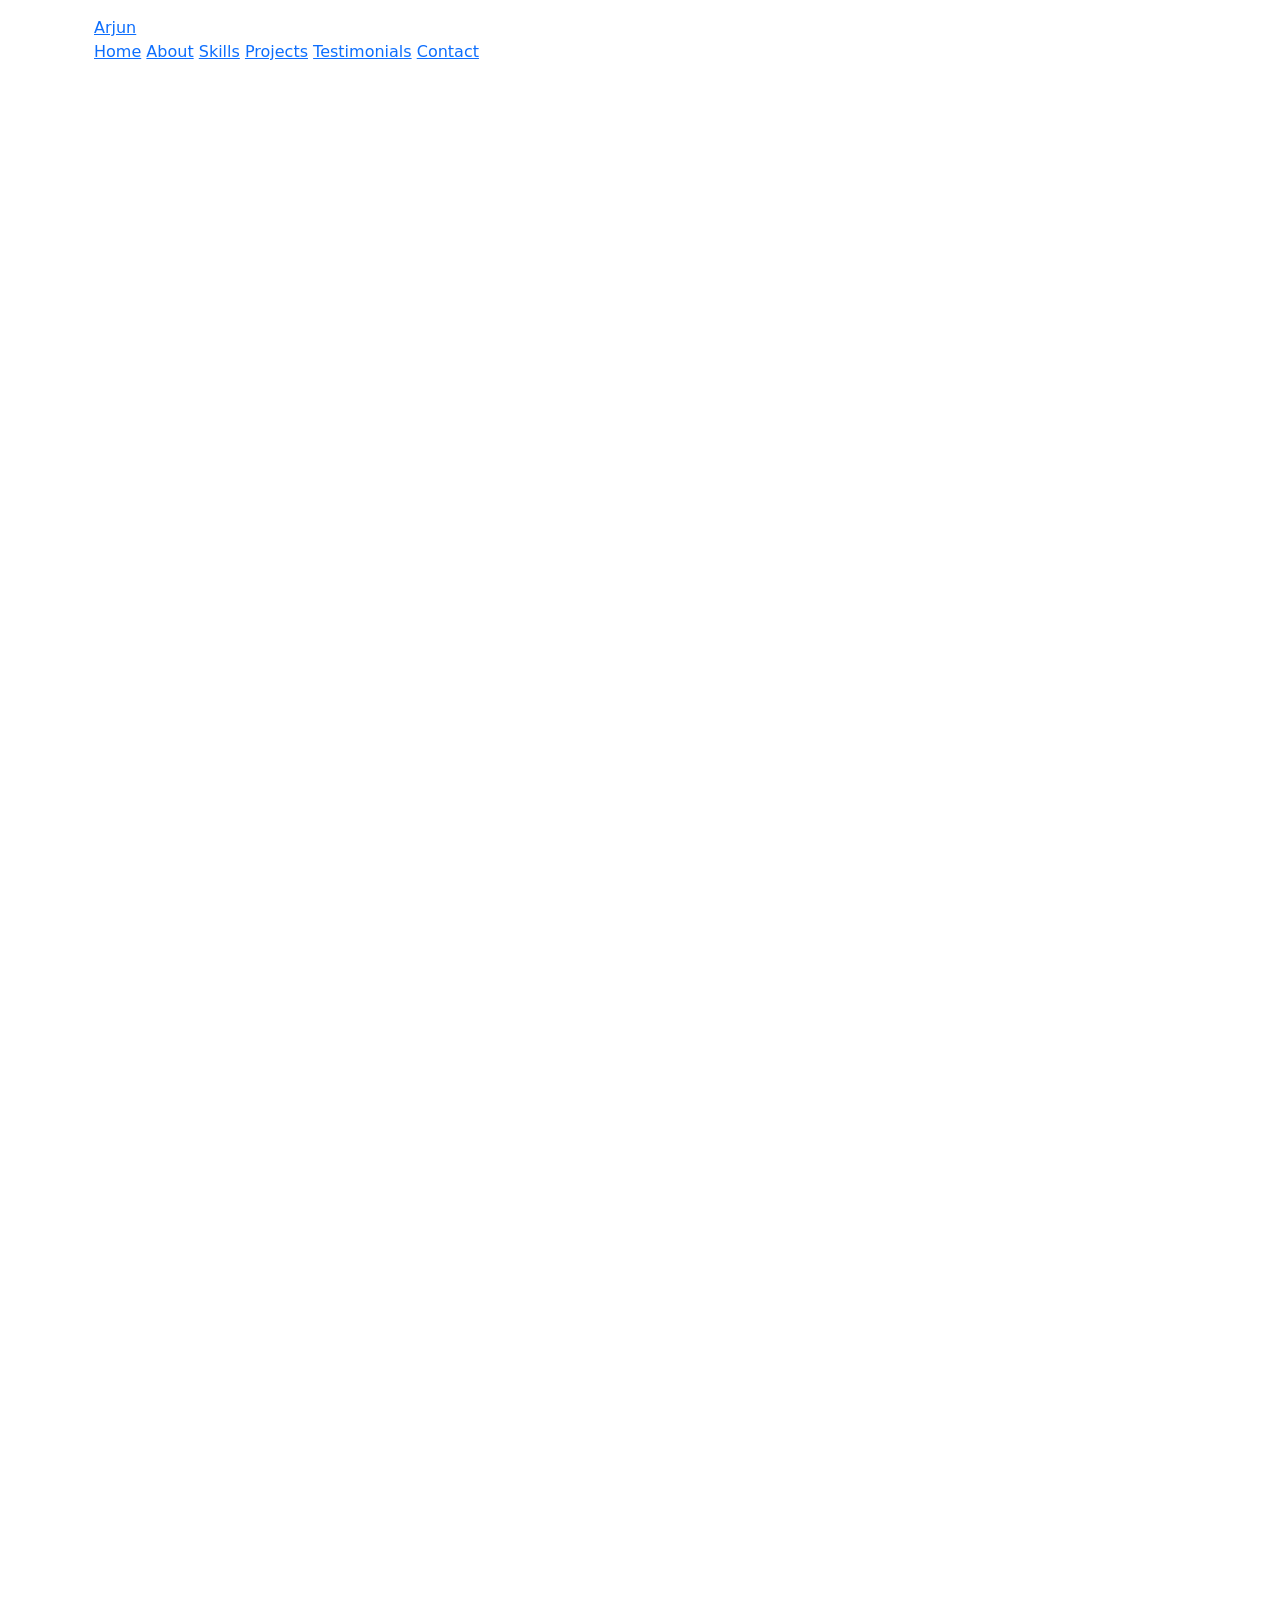
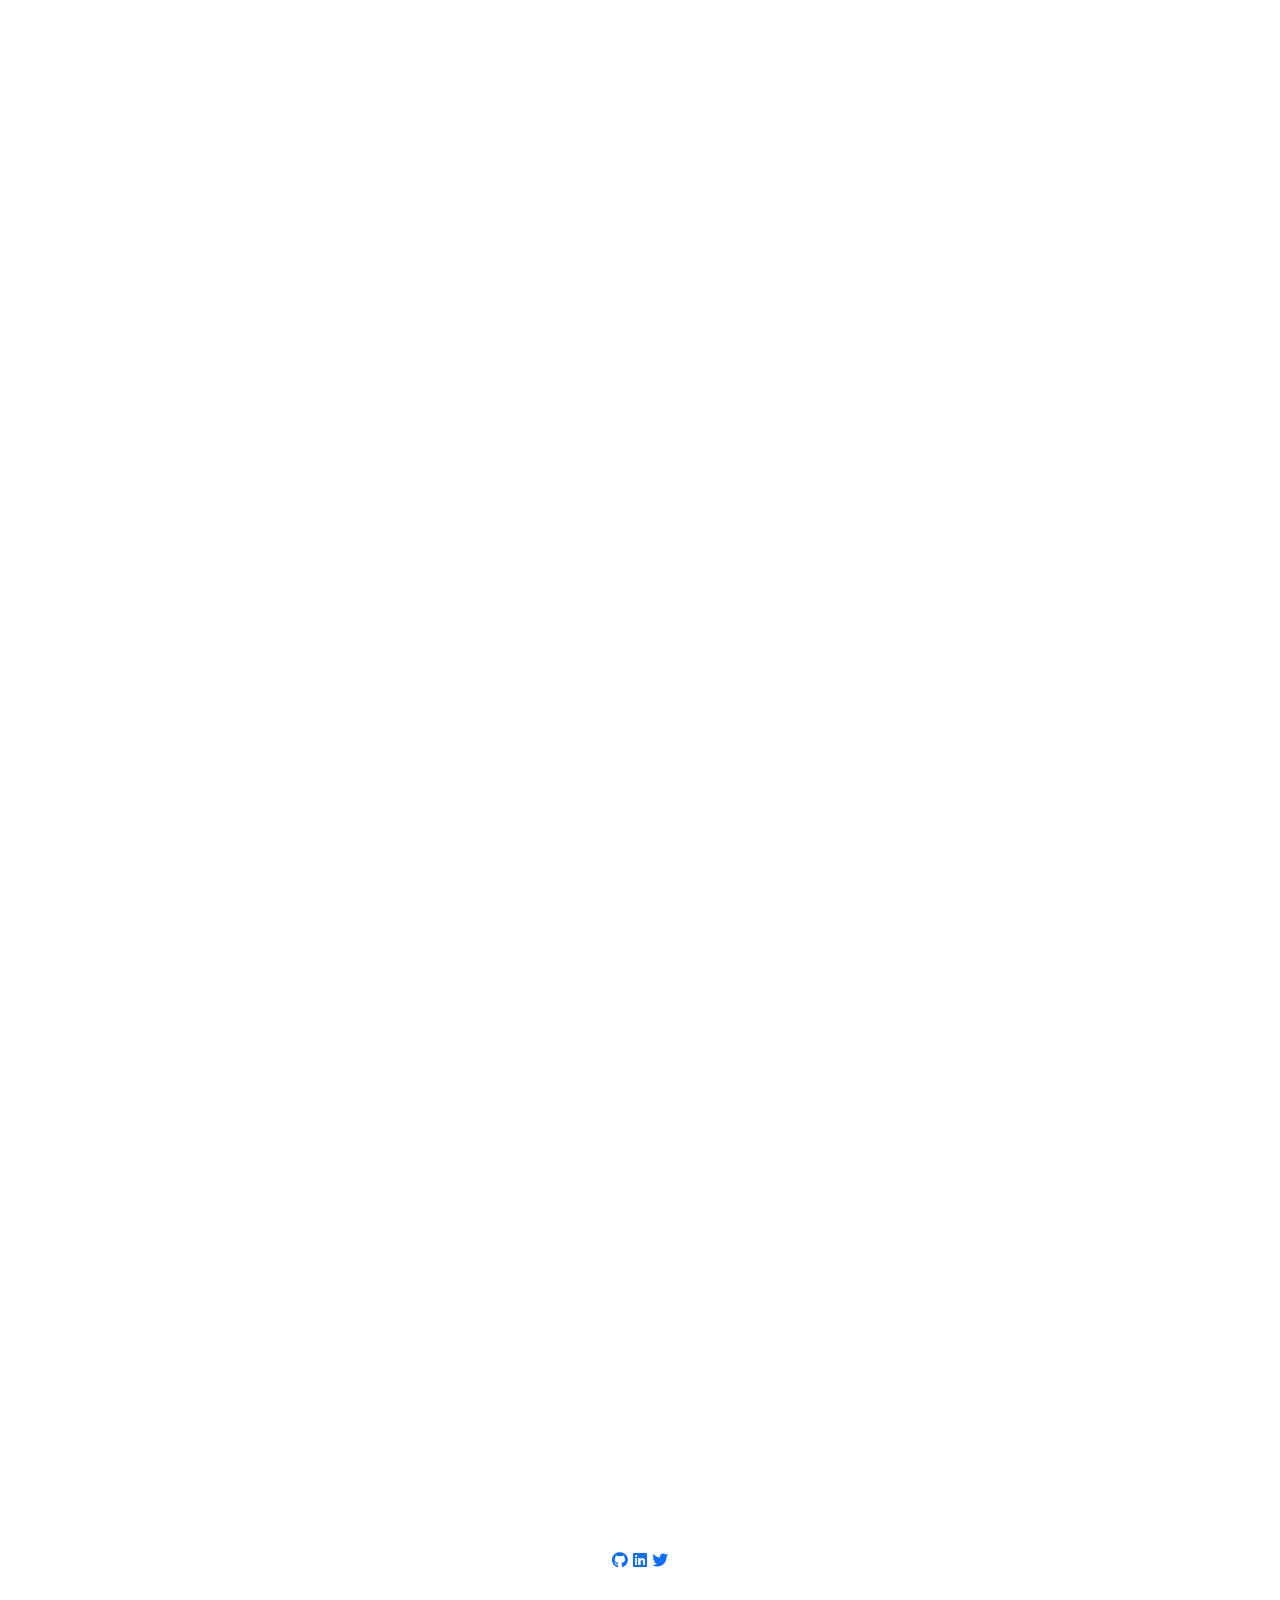
==== index.html @ c672f793 "Add files via upload" ====
<!DOCTYPE html>
<html lang="en">
<head>
    <meta charset="UTF-8">
    <meta name="viewport" content="width=device-width, initial-scale=1.0">
    <title>Arjun - Frontend Developer</title>
    <!-- Tailwind CSS -->
    <script src="https://cdn.tailwindcss.com"></script>
    <!-- Bootstrap CSS -->
    <link href="https://cdn.jsdelivr.net/npm/bootstrap@5.3.2/dist/css/bootstrap.min.css" rel="stylesheet">
    <!-- AOS Animation -->
    <link href="https://unpkg.com/aos@2.3.1/dist/aos.css" rel="stylesheet">
    <!-- Custom CSS -->
    <link rel="stylesheet" href="style.css">
    <link rel="stylesheet" href="loading.css">
    <!-- Font Awesome -->
    <link rel="stylesheet" href="https://cdnjs.cloudflare.com/ajax/libs/font-awesome/6.5.1/css/all.min.css">
</head>
<body class="bg-gradient-to-r from-gray-900 to-gray-800 text-white">
    <!-- Loading Screen -->
    <div class="loading-screen">
        <div class="loading-animation"></div>
    </div>

    <!-- Particle Background -->
    <div id="particles-js" class="fixed inset-0 pointer-events-none"></div>
    <!-- Navbar -->
    <nav class="fixed w-full z-50 bg-opacity-90 bg-gray-900 backdrop-blur-md">
        <div class="container mx-auto px-4 py-3">
            <div class="flex justify-between items-center">
                <a href="#" class="text-2xl font-bold text-transparent bg-clip-text bg-gradient-to-r from-blue-400 to-purple-500">
                    Arjun
                </a>
                <div class="hidden md:flex space-x-8">
                    <a href="#home" class="hover:text-blue-400 transition-colors">Home</a>
                    <a href="#about" class="hover:text-blue-400 transition-colors">About</a>
                    <a href="#skills" class="hover:text-blue-400 transition-colors">Skills</a>
                    <a href="#projects" class="hover:text-blue-400 transition-colors">Projects</a>
                    <a href="#testimonials" class="hover:text-blue-400 transition-colors">Testimonials</a>
                    <a href="#contact" class="hover:text-blue-400 transition-colors">Contact</a>
                </div>
            </div>
        </div>
    </nav>

    <!-- Hero Section -->
    <section id="home" class="min-h-screen flex items-center justify-center relative overflow-hidden">
        <div class="absolute inset-0 bg-gradient-to-b from-blue-500/10 to-purple-500/10"></div>
        <div class="container mx-auto px-4 text-center relative" data-aos="fade-up">
            <h1 class="text-5xl md:text-7xl font-bold mb-6">
                Hi, I'm <span class="text-transparent bg-clip-text bg-gradient-to-r from-blue-400 to-purple-500">Arjun</span>
            </h1>
            <div class="text-3xl md:text-4xl font-light mb-8">
                I'm a <span id="typing-text" class="text-blue-400"></span>
            </div>
            <div class="flex justify-center gap-4">
                <a href="#contact" class="px-8 py-3 bg-blue-500 hover:bg-blue-600 rounded-full transition-all transform hover:scale-105">
                    Contact Me
                </a>
                <a href="#projects" class="px-8 py-3 border border-blue-400 hover:bg-blue-400/20 rounded-full transition-all transform hover:scale-105">
                    View Work
                </a>
            </div>
        </div>
    </section>

    <!-- About Section -->
    <section id="about" class="py-20 bg-gray-800">
        <div class="container mx-auto px-4">
            <h2 class="text-4xl font-bold text-center mb-16" data-aos="fade-up">About Me</h2>
            <div class="grid md:grid-cols-2 gap-12 items-center">
                <div class="space-y-6" data-aos="fade-right">
                    <p class="text-lg text-gray-300">
                        I'm a passionate Frontend Developer with a strong foundation in DSA and problem-solving. 
                        With 3+ years of experience in web development, I create engaging and responsive web applications 
                        that deliver exceptional user experiences.
                    </p>
                    <div class="grid grid-cols-2 gap-4 text-center">
                        <div class="p-4 bg-gray-700 rounded-lg">
                            <h3 class="text-3xl font-bold text-blue-400">3+</h3>
                            <p>Years Experience</p>
                        </div>
                        <div class="p-4 bg-gray-700 rounded-lg">
                            <h3 class="text-3xl font-bold text-blue-400">50+</h3>
                            <p>Projects Completed</p>
                        </div>
                    </div>
                </div>
                <div class="relative" data-aos="fade-left">
                    <div class="w-full h-[400px] bg-gradient-to-r from-blue-500 to-purple-500 rounded-2xl transform hover:scale-105 transition-transform duration-300">
                        <!-- Add your image here -->
                        <img src="your-image.jpg" alt="Profile" class="w-full h-full object-cover rounded-2xl">
                    </div>
                </div>
            </div>
        </div>
    </section>

    <!-- Skills Section -->
    <section id="skills" class="py-20 bg-gray-900">
        <div class="container mx-auto px-4">
            <h2 class="text-4xl font-bold text-center mb-16" data-aos="fade-up">My Skills</h2>
            <div class="grid grid-cols-2 md:grid-cols-4 gap-8">
                <div class="p-6 bg-gray-800 rounded-xl text-center" data-aos="zoom-in">
                    <i class="fab fa-html5 text-5xl text-orange-500 mb-4"></i>
                    <h3 class="text-xl font-semibold">HTML5</h3>
                </div>
                <div class="p-6 bg-gray-800 rounded-xl text-center" data-aos="zoom-in" data-aos-delay="100">
                    <i class="fab fa-css3-alt text-5xl text-blue-500 mb-4"></i>
                    <h3 class="text-xl font-semibold">CSS3</h3>
                </div>
                <div class="p-6 bg-gray-800 rounded-xl text-center" data-aos="zoom-in" data-aos-delay="200">
                    <i class="fab fa-js text-5xl text-yellow-400 mb-4"></i>
                    <h3 class="text-xl font-semibold">JavaScript</h3>
                </div>
                <div class="p-6 bg-gray-800 rounded-xl text-center" data-aos="zoom-in" data-aos-delay="300">
                    <i class="fab fa-react text-5xl text-blue-400 mb-4"></i>
                    <h3 class="text-xl font-semibold">React</h3>
                </div>
            </div>
        </div>
    </section>

    <!-- Projects Section -->
    <section id="projects" class="py-20 bg-gray-900">
        <div class="container mx-auto px-4">
            <h2 class="text-4xl font-bold text-center mb-16" data-aos="fade-up">Featured Projects</h2>
            <div class="grid md:grid-cols-2 gap-8">
                <!-- Essence of Uttarakhand Project -->
                <div class="bg-gray-800 rounded-xl overflow-hidden shadow-2xl transform hover:scale-105 transition-all duration-300" data-aos="fade-up">
                    <div class="relative group">
                        <div class="overflow-hidden h-[400px]">
                            <img src="Images/Essence of Uttrakhand.PNG" alt="Essence of Uttarakhand Homepage" 
                                class="w-full h-full object-contain transform group-hover:scale-110 transition-transform duration-500">
                        </div>
                        <div class="absolute inset-0 bg-gradient-to-t from-black/70 to-transparent opacity-0 group-hover:opacity-100 transition-opacity duration-300 flex items-end">
                            <div class="p-4">
                                <h4 class="text-white text-xl font-bold">Homepage View</h4>
                                <p class="text-gray-300">Main landing page showcasing Uttarakhand's beauty</p>
                            </div>
                        </div>
                    </div>
                    <div class="p-6">
                        <h3 class="text-2xl font-bold mb-3 text-transparent bg-clip-text bg-gradient-to-r from-blue-400 to-purple-500">
                            Essence of Uttarakhand
                        </h3>
                        <p class="text-gray-300 mb-4">
                            A comprehensive travel website showcasing the beauty and culture of Uttarakhand. Features interactive maps, 
                            destination guides, and cultural insights about this Himalayan state.
                        </p>
                        <div class="flex flex-wrap gap-2 mb-4">
                            <span class="px-3 py-1 bg-blue-500/20 text-blue-400 rounded-full text-sm">HTML5</span>
                            <span class="px-3 py-1 bg-blue-500/20 text-blue-400 rounded-full text-sm">CSS3</span>
                            <span class="px-3 py-1 bg-blue-500/20 text-blue-400 rounded-full text-sm">JavaScript</span>
                            <span class="px-3 py-1 bg-blue-500/20 text-blue-400 rounded-full text-sm">Responsive Design</span>
                        </div>
                        <div class="flex gap-4">
                            <a href="https://github.com/arjunsingh27/Essence-of-Uttrakhand" target="_blank" class="text-blue-400 hover:text-blue-300 transition-colors">
                                <i class="fab fa-github mr-2"></i>View Code
                            </a>
                            <a href="https://arjunsingh27.github.io/Essence-of-Uttrakhand/" target="_blank" class="text-blue-400 hover:text-blue-300 transition-colors">
                                <i class="fas fa-external-link-alt mr-2"></i>Live Demo
                            </a>
                        </div>
                    </div>
                </div>

                <!-- Second Essence of Uttarakhand Image -->
                <div class="bg-gray-800 rounded-xl overflow-hidden shadow-2xl transform hover:scale-105 transition-all duration-300" data-aos="fade-up" data-aos-delay="100">
                    <div class="relative group">
                        <div class="overflow-hidden h-[400px]">
                            <img src="Images/Essence of Uttrakhand 2.PNG" alt="Essence of Uttarakhand Features" 
                                class="w-full h-full object-contain transform group-hover:scale-110 transition-transform duration-500">
                        </div>
                        <div class="absolute inset-0 bg-gradient-to-t from-black/70 to-transparent opacity-0 group-hover:opacity-100 transition-opacity duration-300 flex items-end">
                            <div class="p-4">
                                <h4 class="text-white text-xl font-bold">Destinations Page</h4>
                                <p class="text-gray-300">Interactive guide to Uttarakhand's top destinations</p>
                            </div>
                        </div>
                    </div>
                    <div class="p-6">
                        <h3 class="text-2xl font-bold mb-3 text-transparent bg-clip-text bg-gradient-to-r from-blue-400 to-purple-500">
                            Project Features
                        </h3>
                        <p class="text-gray-300 mb-4">
                            Key features include:
                            • Interactive destination maps
                            • Cultural heritage guides
                            • Local cuisine exploration
                            • Travel planning tools
                            • Weather updates
                        </p>
                        <div class="flex flex-wrap gap-2 mb-4">
                            <span class="px-3 py-1 bg-blue-500/20 text-blue-400 rounded-full text-sm">UI/UX Design</span>
                            <span class="px-3 py-1 bg-blue-500/20 text-blue-400 rounded-full text-sm">Interactive Maps</span>
                            <span class="px-3 py-1 bg-blue-500/20 text-blue-400 rounded-full text-sm">Weather API</span>
                        </div>
                        <div class="mt-4 text-gray-400">
                            <p><i class="fas fa-users mr-2"></i>Solo Project</p>
                            <p><i class="fas fa-calendar mr-2"></i>Completed in 2024</p>
                        </div>
                    </div>
                </div>

                <!-- Swadhist Junction Project -->
                <div class="bg-gray-800 rounded-xl overflow-hidden shadow-2xl transform hover:scale-105 transition-all duration-300" data-aos="fade-up">
                    <div class="relative group">
                        <div class="overflow-hidden h-[400px]">
                            <img src="Images/Swadhist Junction.PNG" alt="Swadhist Junction Homepage" 
                                class="w-full h-full object-contain transform group-hover:scale-110 transition-transform duration-500">
                        </div>
                        <div class="absolute inset-0 bg-gradient-to-t from-black/70 to-transparent opacity-0 group-hover:opacity-100 transition-opacity duration-300 flex items-end">
                            <div class="p-4">
                                <h4 class="text-white text-xl font-bold">Homepage View</h4>
                                <p class="text-gray-300">Modern food delivery platform interface</p>
                            </div>
                        </div>
                    </div>
                    <div class="p-6">
                        <h3 class="text-2xl font-bold mb-3 text-transparent bg-clip-text bg-gradient-to-r from-blue-400 to-purple-500">
                            Swadhist Junction
                        </h3>
                        <p class="text-gray-300 mb-4">
                            A modern food delivery platform featuring an intuitive interface for ordering delicious meals. 
                            Includes real-time order tracking, diverse menu options, and seamless payment integration.
                        </p>
                        <div class="flex flex-wrap gap-2 mb-4">
                            <span class="px-3 py-1 bg-blue-500/20 text-blue-400 rounded-full text-sm">HTML</span>
                            <span class="px-3 py-1 bg-blue-500/20 text-blue-400 rounded-full text-sm">CSS</span>
                            <span class="px-3 py-1 bg-blue-500/20 text-blue-400 rounded-full text-sm">JavaScript# Navigate to your portfolio folder
                            cd c:/Users/Arjun/CascadeProjects/portfolio-website
                            
                            # Initialize Git repository
                            git init
                            
                            # Add all files
                            git add .
                            
                            # Commit your changes
                            git commit -m "Initial commit"
                            
                            # Create main branch
                            git branch -M main
                            
                            # Add your GitHub repository as remote
                            git remote add origin https://github.com/arjunsingh27/portfolio-website.git
                            
                            # Push your code
                            git push -u origin main</span>
                        </div>
                        <div class="flex gap-4">
                            <a href="https://github.com/arjunsingh27" target="_blank" class="text-blue-400 hover:text-blue-300 transition-colors">
                                <i class="fab fa-github mr-2"></i>View Code
                            </a>
                            <a href="#" class="text-blue-400 hover:text-blue-300 transition-colors">
                                <i class="fas fa-external-link-alt mr-2"></i>Live Demo
                            </a>
                        </div>
                    </div>
                </div>

                <!-- Second Swadhist Junction Image -->
                <div class="bg-gray-800 rounded-xl overflow-hidden shadow-2xl transform hover:scale-105 transition-all duration-300" data-aos="fade-up" data-aos-delay="100">
                    <div class="relative group">
                        <div class="overflow-hidden h-[400px]">
                            <img src="Images/Swadhist Junction 2.PNG" alt="Swadhist Junction Features" 
                                class="w-full h-full object-contain transform group-hover:scale-110 transition-transform duration-500">
                        </div>
                        <div class="absolute inset-0 bg-gradient-to-t from-black/70 to-transparent opacity-0 group-hover:opacity-100 transition-opacity duration-300 flex items-end">
                            <div class="p-4">
                                <h4 class="text-white text-xl font-bold">Menu Interface</h4>
                                <p class="text-gray-300">Interactive food ordering system</p>
                            </div>
                        </div>
                    </div>
                    <div class="p-6">
                        <h3 class="text-2xl font-bold mb-3 text-transparent bg-clip-text bg-gradient-to-r from-blue-400 to-purple-500">
                            Project Features
                        </h3>
                        <p class="text-gray-300 mb-4">
                            Key features include:
                            • User authentication
                            • Restaurant dashboard
                            • Order management system
                        </p>
                        <div class="flex flex-wrap gap-2 mb-4">
                            <span class="px-3 py-1 bg-blue-500/20 text-blue-400 rounded-full text-sm">Redux</span>
                            <span class="px-3 py-1 bg-blue-500/20 text-blue-400 rounded-full text-sm">REST API</span>
                            <span class="px-3 py-1 bg-blue-500/20 text-blue-400 rounded-full text-sm">JWT Auth</span>
                        </div>
                        <div class="mt-4 text-gray-400">
                            <p><i class="fas fa-users mr-2"></i>Full Stack Project</p>
                            <p><i class="fas fa-calendar mr-2"></i>Completed in 2024</p>
                        </div>
                    </div>
                </div>
            </div>
        </div>
    </section>

    <!-- Testimonials Section -->
    <section id="testimonials" class="py-20 bg-gray-900">
        <div class="container mx-auto px-4">
            <h2 class="text-4xl font-bold text-center mb-16" data-aos="fade-up">Testimonials</h2>
            <div class="grid md:grid-cols-3 gap-8">
                <!-- Testimonial 1 -->
                <div class="p-6 bg-gray-800 rounded-xl" data-aos="fade-up">
                    <div class="flex items-center mb-4">
                        <img src="client1.jpg" alt="Client" class="w-12 h-12 rounded-full mr-4">
                        <div>
                            <h3 class="font-semibold">John Doe</h3>
                            <p class="text-gray-400">CEO, Tech Corp</p>
                        </div>
                    </div>
                    <p class="text-gray-300">
                        "Arjun is an exceptional developer. His attention to detail and problem-solving skills are impressive."
                    </p>
                </div>
                <!-- Add more testimonials -->
            </div>
        </div>
    </section>

    <!-- Contact Section -->
    <section id="contact" class="py-20 bg-gray-800">
        <div class="container mx-auto px-4">
            <h2 class="text-4xl font-bold text-center mb-16" data-aos="fade-up">Get In Touch</h2>
            <div class="max-w-2xl mx-auto">
                <form action="https://api.web3forms.com/submit" method="POST" class="space-y-6" data-aos="fade-up">
                    <!-- Web3Forms Access Key -->
                    <input type="hidden" name="access_key" value="9eddc368-c586-4cdf-afea-5fa2e28b24c4">
                    
                    <!-- Name Input -->
                    <div class="form-group">
                        <label for="name" class="block text-sm font-medium mb-2">Your Name</label>
                        <input type="text" id="name" name="name" required
                            class="w-full px-4 py-3 rounded-lg bg-gray-700 border border-gray-600 text-white focus:outline-none focus:border-blue-500 transition-colors"
                            placeholder="John Doe">
                    </div>

                    <!-- Email Input -->
                    <div class="form-group">
                        <label for="email" class="block text-sm font-medium mb-2">Your Email</label>
                        <input type="email" id="email" name="email" required
                            class="w-full px-4 py-3 rounded-lg bg-gray-700 border border-gray-600 text-white focus:outline-none focus:border-blue-500 transition-colors"
                            placeholder="john@example.com">
                    </div>

                    <!-- Message Input -->
                    <div class="form-group">
                        <label for="message" class="block text-sm font-medium mb-2">Your Message</label>
                        <textarea id="message" name="message" rows="5" required
                            class="w-full px-4 py-3 rounded-lg bg-gray-700 border border-gray-600 text-white focus:outline-none focus:border-blue-500 transition-colors"
                            placeholder="Your message here..."></textarea>
                    </div>

                    <!-- Honeypot Spam Protection -->
                    <input type="checkbox" name="botcheck" class="hidden" style="display: none;">

                    <!-- Submit Button -->
                    <button type="submit"
                        class="w-full px-8 py-4 bg-gradient-to-r from-blue-500 to-blue-600 text-white rounded-lg hover:from-blue-600 hover:to-blue-700 focus:outline-none focus:ring-2 focus:ring-blue-500 focus:ring-offset-2 focus:ring-offset-gray-800 transition-all transform hover:scale-[1.02]">
                        Send Message
                    </button>
                </form>
            </div>
        </div>
    </section>

    <!-- Footer -->
    <footer class="py-8 bg-gray-900 text-center">
        <div class="container mx-auto px-4">
            <div class="flex justify-center space-x-6 mb-4">
                <a href="#" class="text-gray-400 hover:text-white"><i class="fab fa-github text-2xl"></i></a>
                <a href="#" class="text-gray-400 hover:text-white"><i class="fab fa-linkedin text-2xl"></i></a>
                <a href="#" class="text-gray-400 hover:text-white"><i class="fab fa-twitter text-2xl"></i></a>
            </div>
            <p class="text-gray-400"> 2024 Arjun. All rights reserved.</p>
        </div>
    </footer>

    <!-- Scripts -->
    <script src="https://unpkg.com/aos@2.3.1/dist/aos.js"></script>
    <script src="https://cdn.jsdelivr.net/npm/particles.js@2.0.0/particles.min.js"></script>
    <script src="https://cdn.jsdelivr.net/npm/typed.js@2.0.12"></script>
    <script src="https://cdn.jsdelivr.net/npm/bootstrap@5.3.2/dist/js/bootstrap.bundle.min.js"></script>
    <script src="script.js"></script>
</body>
</html>
---- loading.css ----
.loading-screen {
    position: fixed;
    top: 0;
    left: 0;
    width: 100%;
    height: 100%;
    background: #111827;
    display: flex;
    justify-content: center;
    align-items: center;
    z-index: 9999;
    transition: opacity 0.5s ease-out;
}

.loading-animation {
    width: 80px;
    height: 80px;
    border: 5px solid #3b82f6;
    border-radius: 50%;
    border-top-color: transparent;
    animation: spin 1s linear infinite;
}

@keyframes spin {
    to {
        transform: rotate(360deg);
    }
}
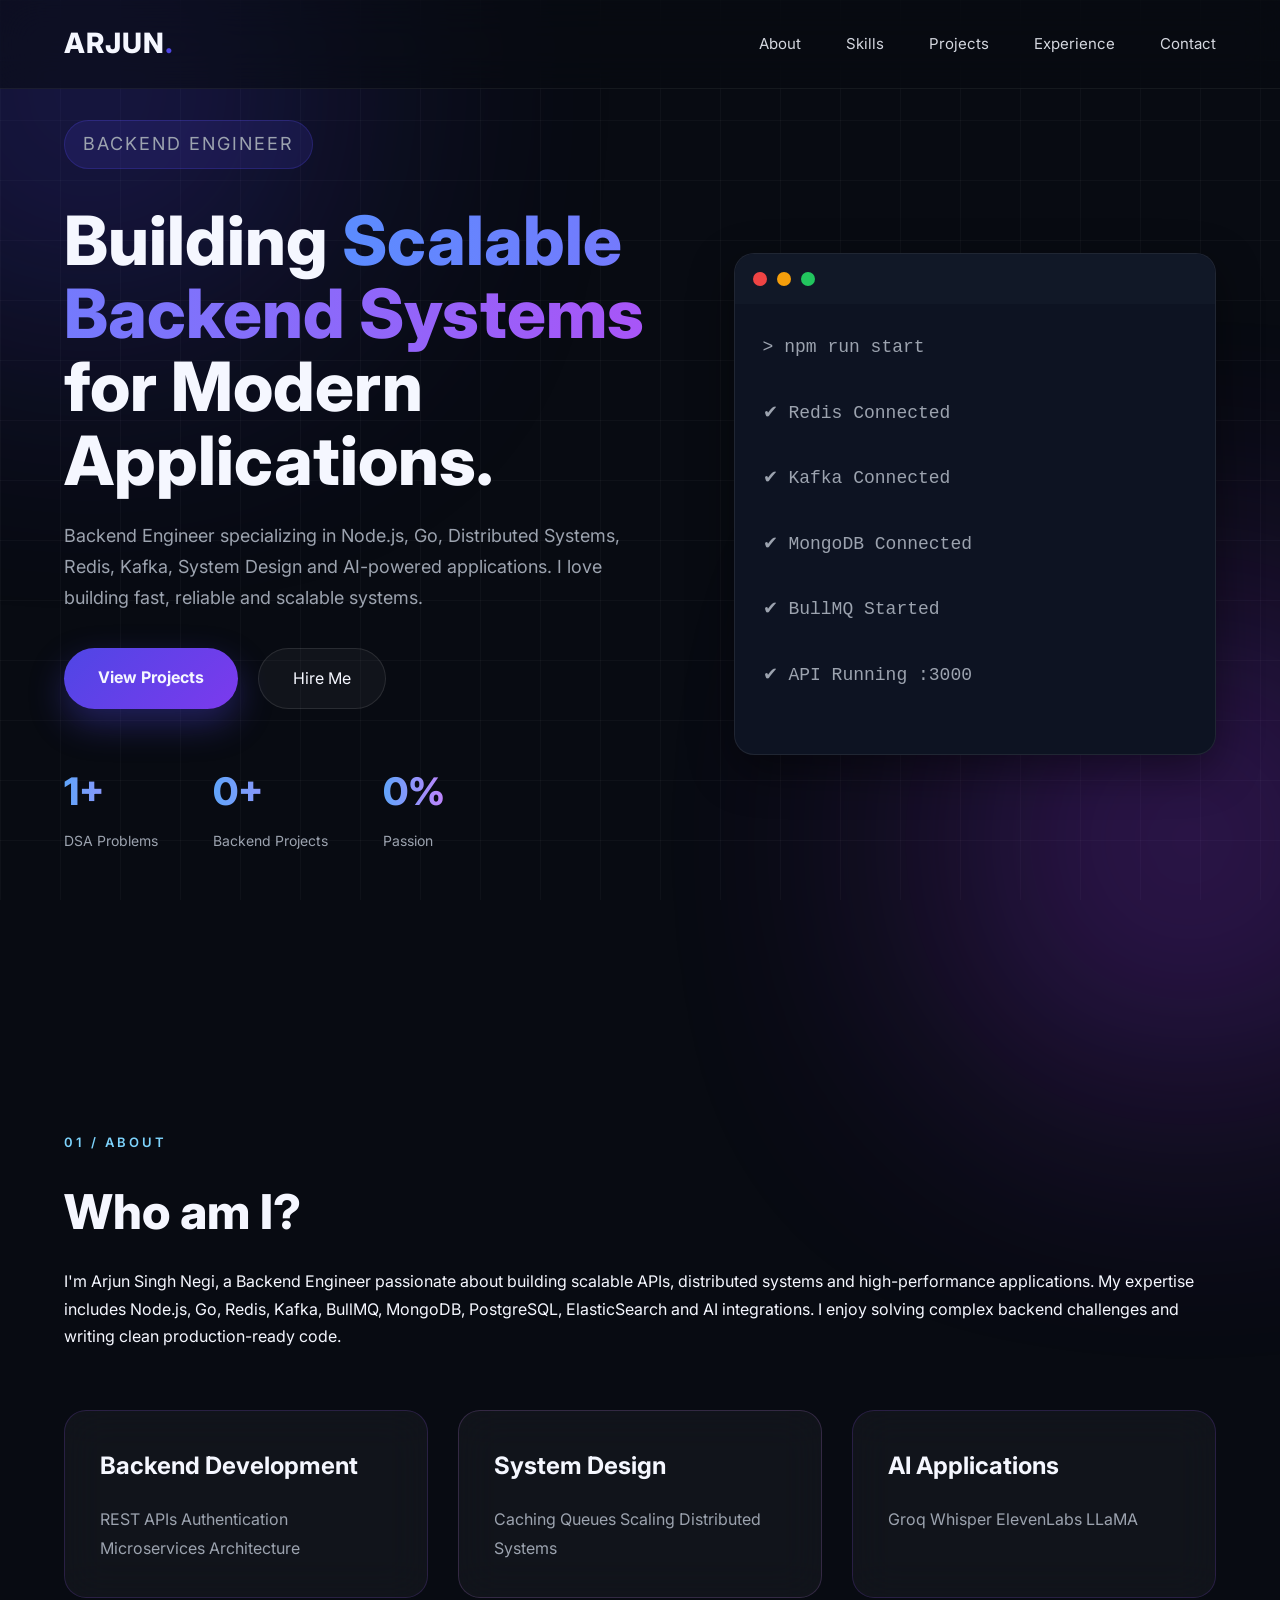
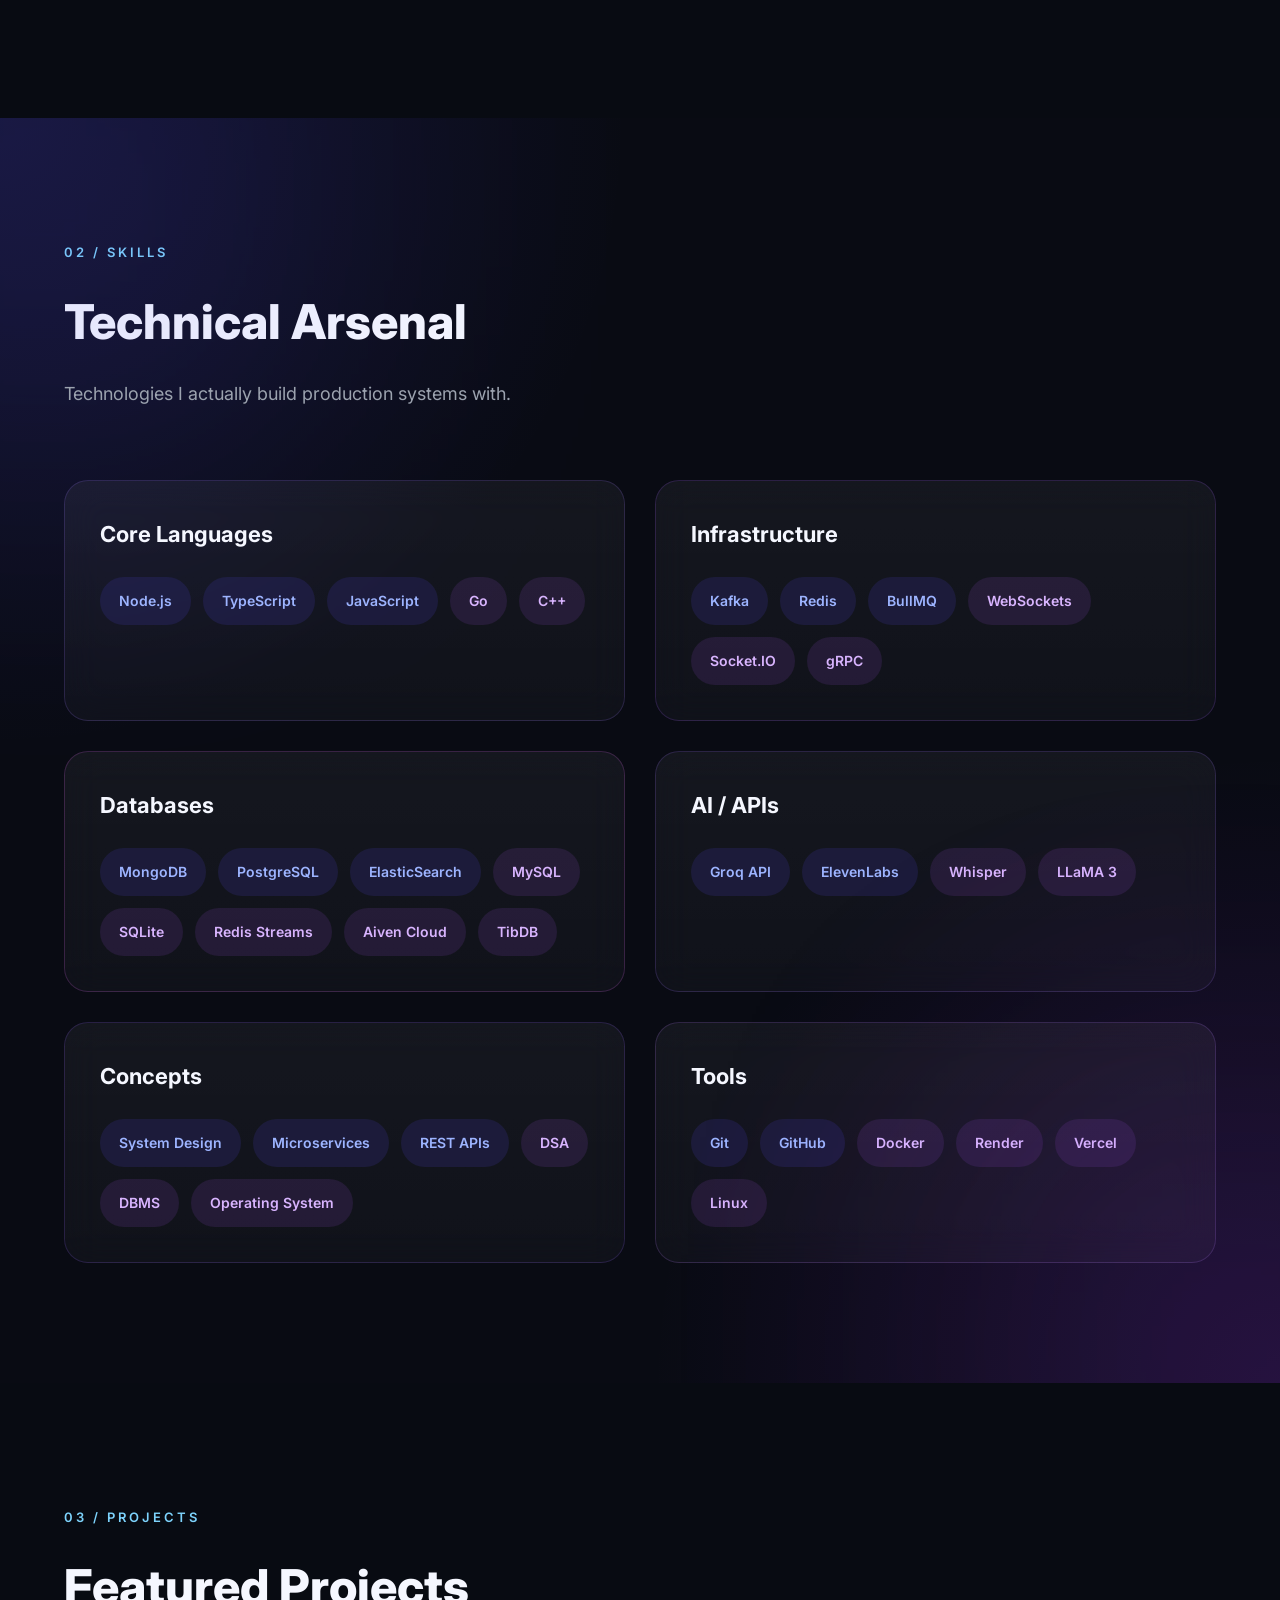
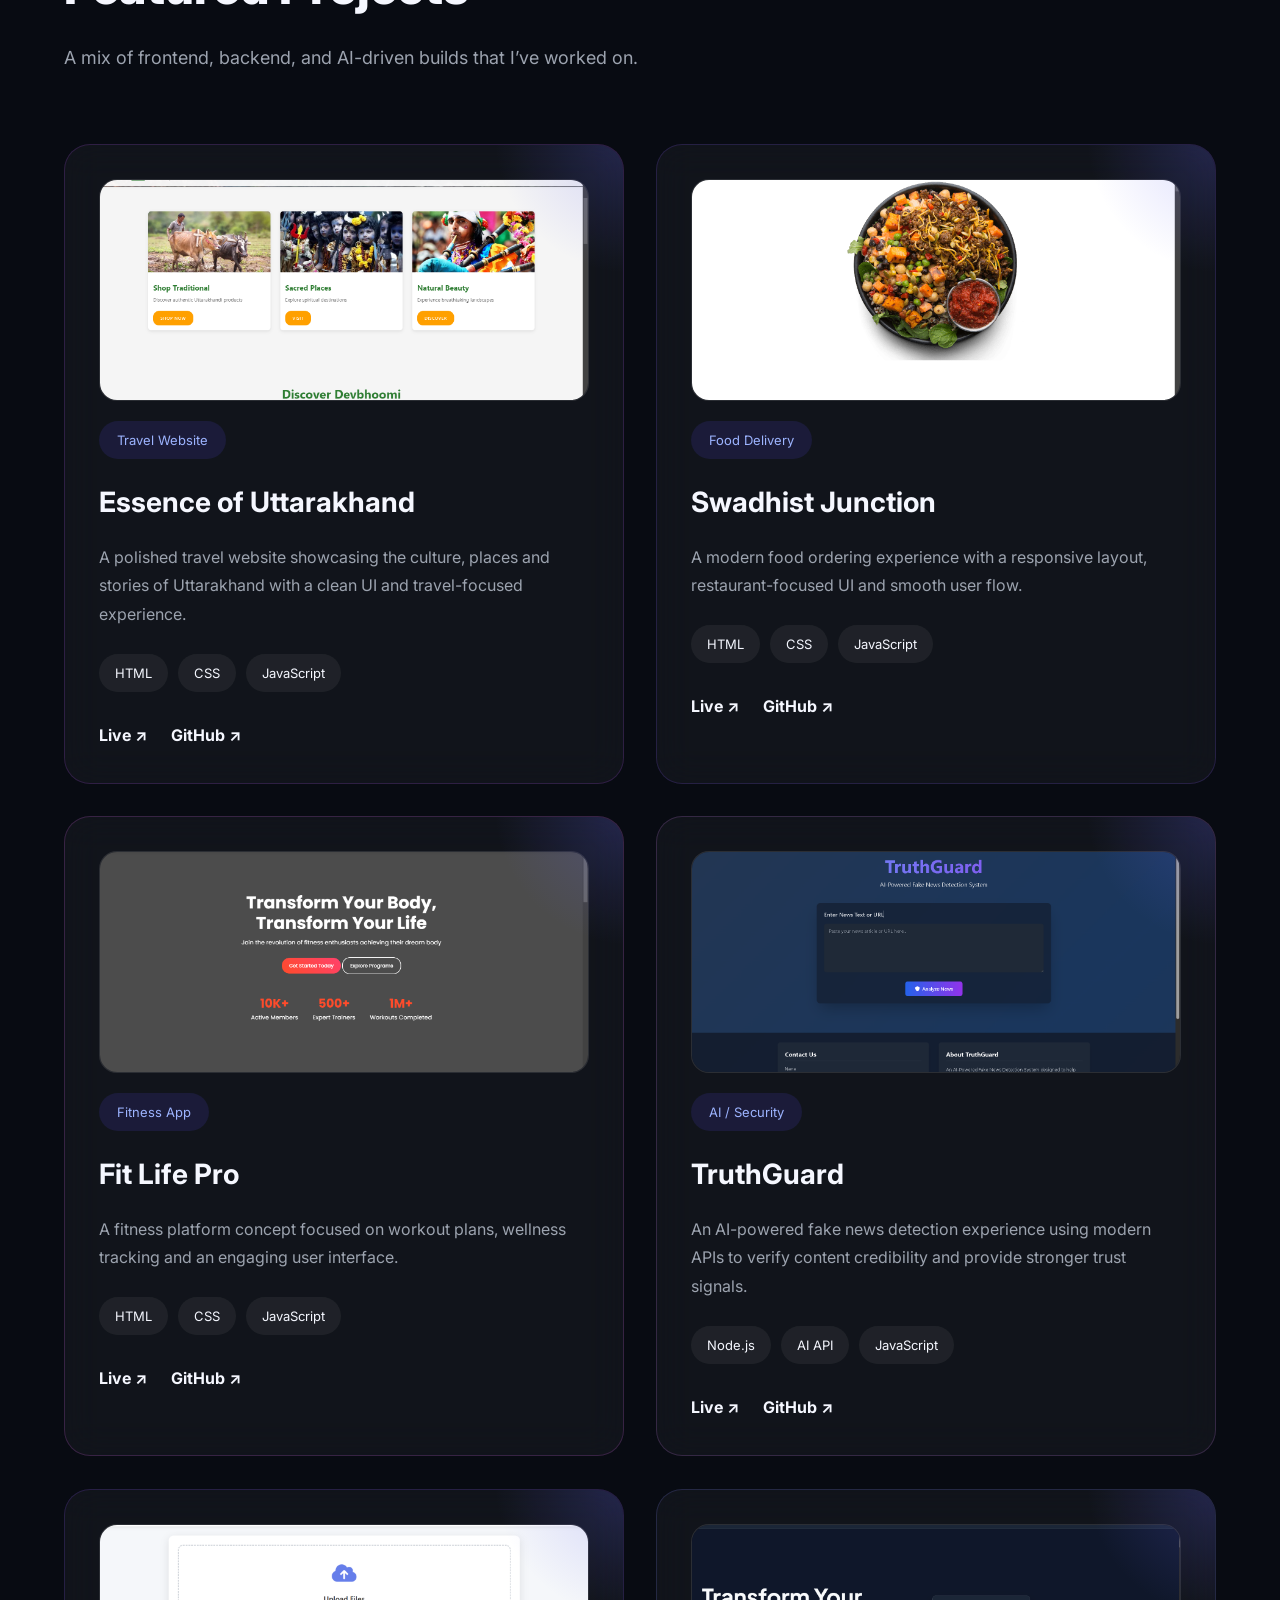
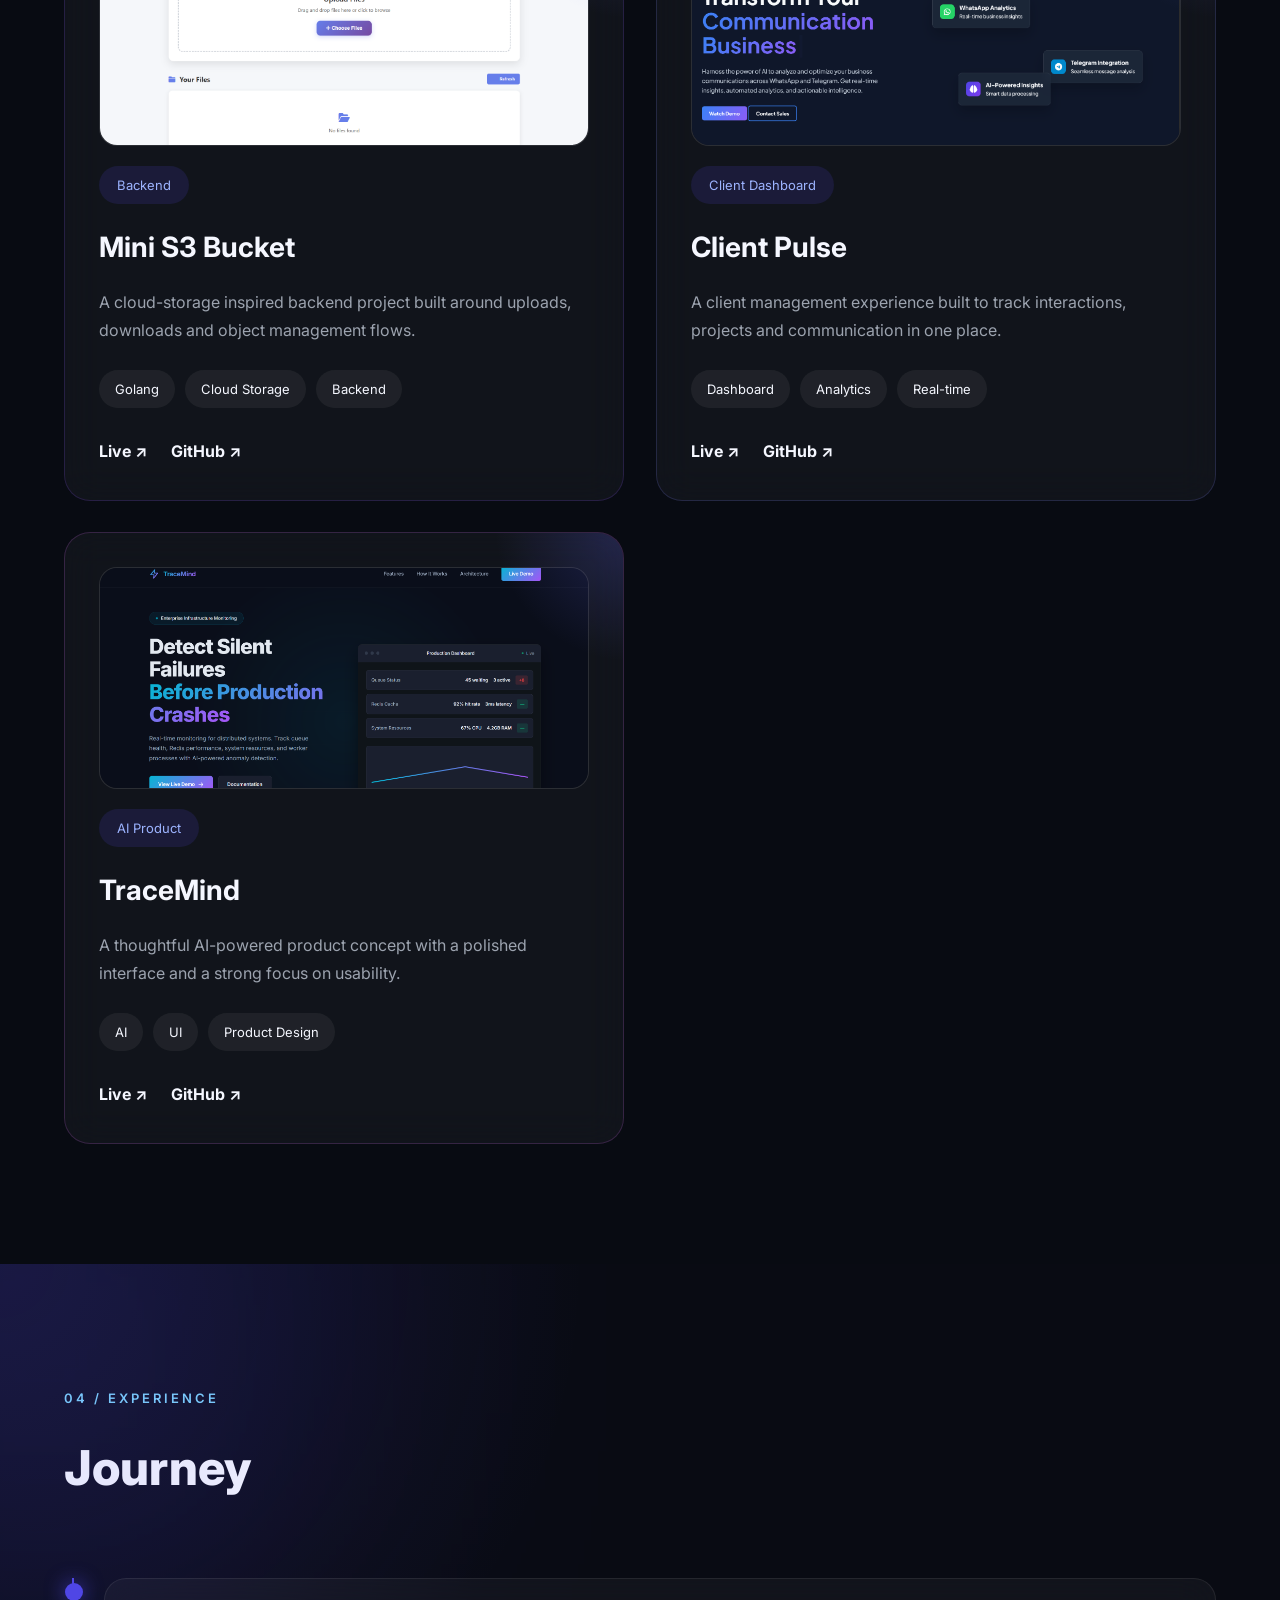
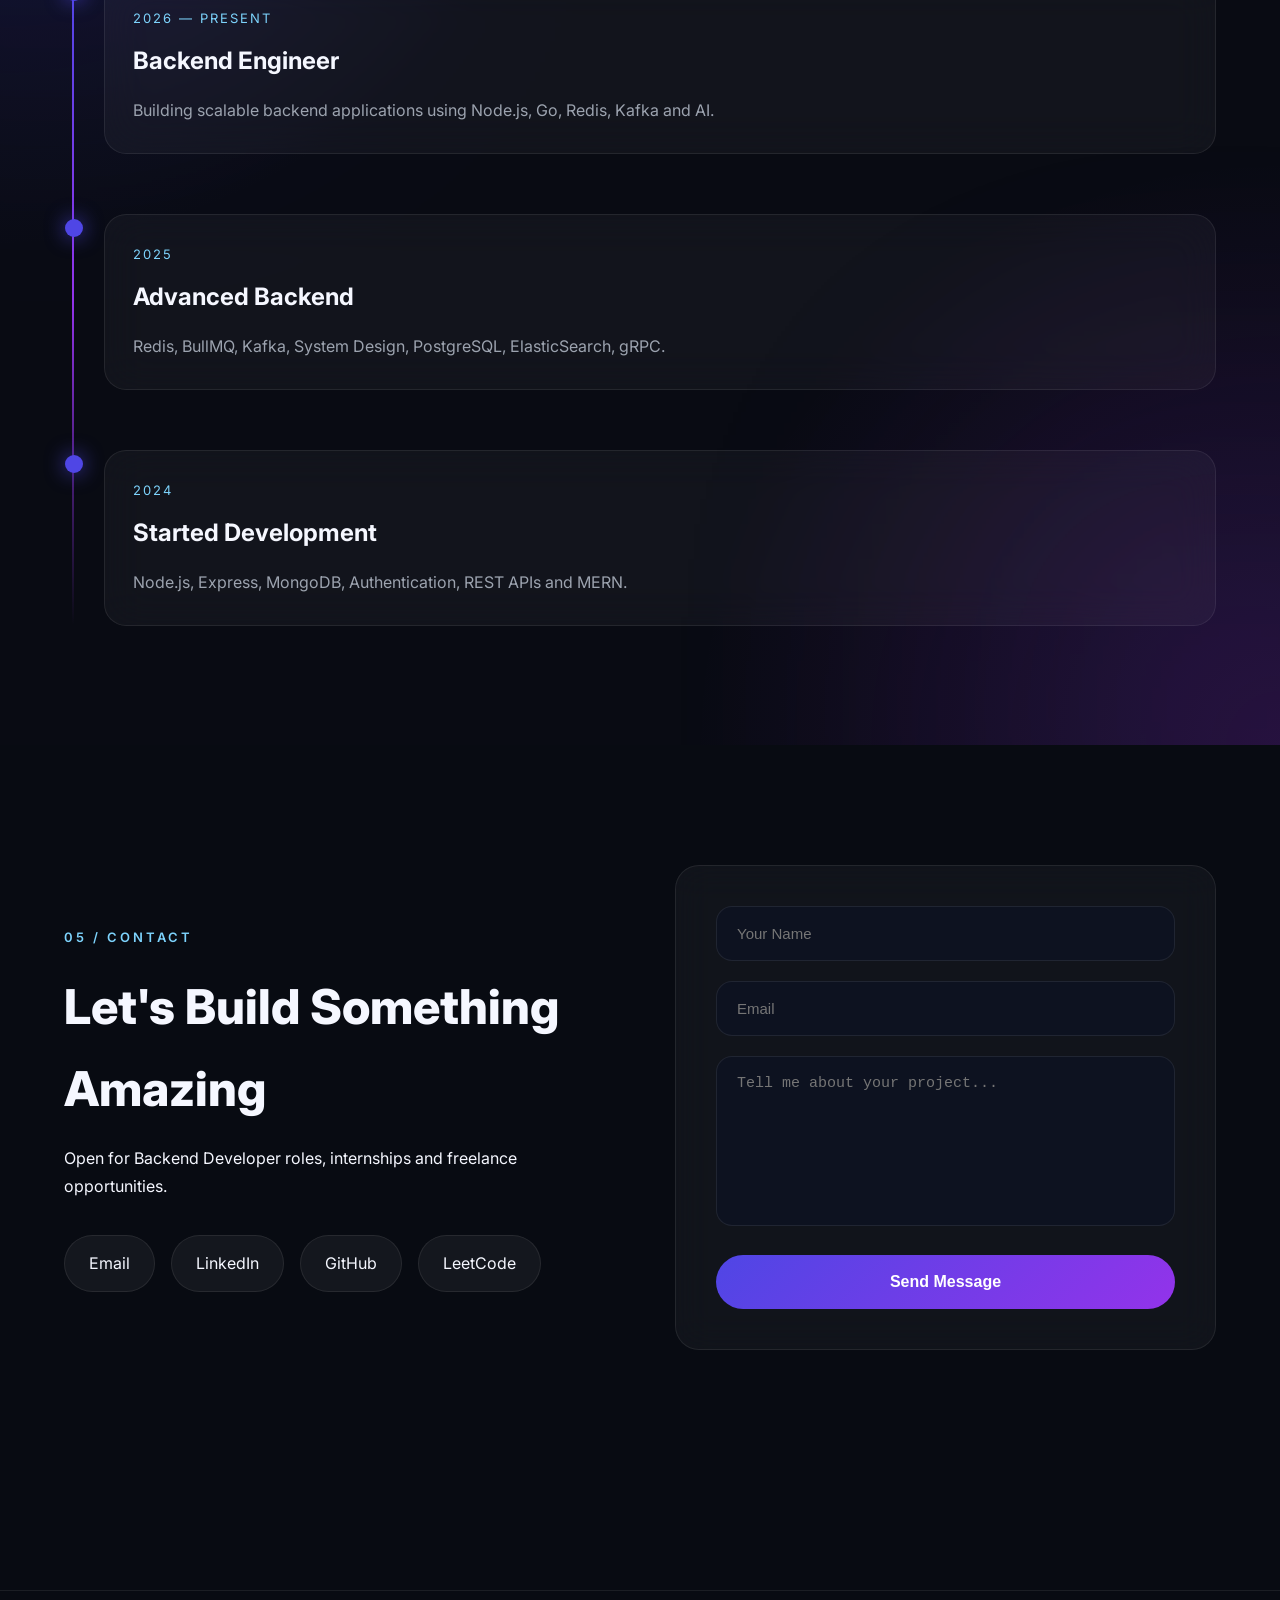
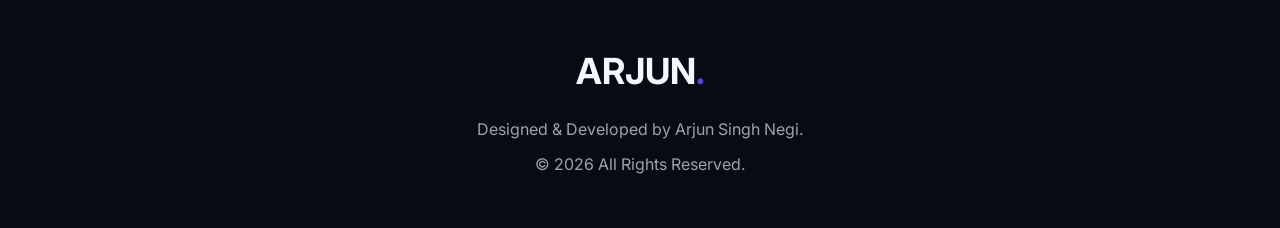
==== commit 65360fae: "Added Latest Portfolio" ====
--- a/index.html
+++ b/index.html
@@ -1,390 +1,1003 @@
 <!DOCTYPE html>
 <html lang="en">
+
 <head>
     <meta charset="UTF-8">
     <meta name="viewport" content="width=device-width, initial-scale=1.0">
-    <title>Arjun - Frontend Developer</title>
-    <!-- Tailwind CSS -->
-    <script src="https://cdn.tailwindcss.com"></script>
-    <!-- Bootstrap CSS -->
-    <link href="https://cdn.jsdelivr.net/npm/bootstrap@5.3.2/dist/css/bootstrap.min.css" rel="stylesheet">
-    <!-- AOS Animation -->
-    <link href="https://unpkg.com/aos@2.3.1/dist/aos.css" rel="stylesheet">
-    <!-- Custom CSS -->
+
+    <title>Arjun Singh Negi | Backend Engineer</title>
+
+    <link rel="preconnect" href="https://fonts.googleapis.com">
+    <link rel="preconnect" href="https://fonts.gstatic.com" crossorigin>
+
+    <link href="https://fonts.googleapis.com/css2?family=Inter:wght@300;400;500;600;700;800&display=swap"
+        rel="stylesheet">
+
     <link rel="stylesheet" href="style.css">
-    <link rel="stylesheet" href="loading.css">
-    <!-- Font Awesome -->
-    <link rel="stylesheet" href="https://cdnjs.cloudflare.com/ajax/libs/font-awesome/6.5.1/css/all.min.css">
 </head>
-<body class="bg-gradient-to-r from-gray-900 to-gray-800 text-white">
-    <!-- Loading Screen -->
-    <div class="loading-screen">
-        <div class="loading-animation"></div>
-    </div>
-
-    <!-- Particle Background -->
-    <div id="particles-js" class="fixed inset-0 pointer-events-none"></div>
-    <!-- Navbar -->
-    <nav class="fixed w-full z-50 bg-opacity-90 bg-gray-900 backdrop-blur-md">
-        <div class="container mx-auto px-4 py-3">
-            <div class="flex justify-between items-center">
-                <a href="#" class="text-2xl font-bold text-transparent bg-clip-text bg-gradient-to-r from-blue-400 to-purple-500">
-                    Arjun
-                </a>
-                <div class="hidden md:flex space-x-8">
-                    <a href="#home" class="hover:text-blue-400 transition-colors">Home</a>
-                    <a href="#about" class="hover:text-blue-400 transition-colors">About</a>
-                    <a href="#skills" class="hover:text-blue-400 transition-colors">Skills</a>
-                    <a href="#projects" class="hover:text-blue-400 transition-colors">Projects</a>
-                    <a href="#testimonials" class="hover:text-blue-400 transition-colors">Testimonials</a>
-                    <a href="#contact" class="hover:text-blue-400 transition-colors">Contact</a>
-                </div>
+
+<body>
+
+    <div class="bg-grid"></div>
+    <div class="blob blob1"></div>
+    <div class="blob blob2"></div>
+
+    <header class="navbar">
+
+        <div class="wrap">
+
+            <a href="#" class="logo">
+                ARJUN<span>.</span>
+            </a>
+
+            <nav>
+
+                <ul>
+
+                    <li><a href="#about">About</a></li>
+
+                    <li><a href="#skills">Skills</a></li>
+
+                    <li><a href="#projects">Projects</a></li>
+
+                    <li><a href="#experience">Experience</a></li>
+
+                    <li><a href="#contact">Contact</a></li>
+
+                </ul>
+
+            </nav>
+
+        </div>
+
+    </header>
+
+    <section class="hero">
+
+        <div class="wrap hero-wrap">
+
+            <div class="hero-left">
+
+                <p class="eyebrow">
+
+                    BACKEND ENGINEER
+
+                </p>
+
+                <h1>
+
+                    Building
+
+                    <span>
+
+                        Scalable Backend Systems
+
+                    </span>
+
+                    for Modern Applications.
+
+                </h1>
+
+                <p>
+
+                    Backend Engineer specializing in Node.js, Go, Distributed Systems, Redis, Kafka, System Design and
+                    AI-powered applications.
+
+                    I love building fast, reliable and scalable systems.
+
+                </p>
+
+                <div class="hero-buttons">
+
+                    <a href="#projects" class="primary-btn">
+
+                        View Projects
+
+                    </a>
+
+                    <a href="#contact" class="secondary-btn">
+
+                        Hire Me
+
+                    </a>
+
+                </div>
+
+                <div class="stats">
+
+                    <div>
+
+                        <h2>900+</h2>
+
+                        <p>DSA Problems</p>
+
+                    </div>
+
+                    <div>
+
+                        <h2>15+</h2>
+
+                        <p>Backend Projects</p>
+
+                    </div>
+
+                    <div>
+
+                        <h2>100%</h2>
+
+                        <p>Passion</p>
+
+                    </div>
+
+                </div>
+
             </div>
+
+            <div class="hero-right">
+
+                <div class="terminal">
+
+                    <div class="terminal-header">
+
+                        <span></span>
+
+                        <span></span>
+
+                        <span></span>
+
+                    </div>
+
+                    <div class="terminal-body">
+
+                        <p>> node server.js</p>
+
+                        <p class="green">✔ Redis Connected</p>
+
+                        <p class="green">✔ Kafka Connected</p>
+
+                        <p class="green">✔ MongoDB Connected</p>
+
+                        <p class="green">✔ API Running :3000</p>
+
+                        <p class="blink">_</p>
+
+                    </div>
+
+                </div>
+
+            </div>
+
         </div>
-    </nav>
-
-    <!-- Hero Section -->
-    <section id="home" class="min-h-screen flex items-center justify-center relative overflow-hidden">
-        <div class="absolute inset-0 bg-gradient-to-b from-blue-500/10 to-purple-500/10"></div>
-        <div class="container mx-auto px-4 text-center relative" data-aos="fade-up">
-            <h1 class="text-5xl md:text-7xl font-bold mb-6">
-                Hi, I'm <span class="text-transparent bg-clip-text bg-gradient-to-r from-blue-400 to-purple-500">Arjun</span>
-            </h1>
-            <div class="text-3xl md:text-4xl font-light mb-8">
-                I'm a <span id="typing-text" class="text-blue-400"></span>
+
+    </section>
+
+    <section id="about" class="section">
+
+        <div class="wrap">
+
+            <p class="section-eyebrow">
+
+                01 / ABOUT
+
+            </p>
+
+            <h2>
+
+                Who am I?
+
+            </h2>
+
+            <p class="section-text">
+
+                I'm Arjun Singh Negi, a Backend Engineer passionate about building scalable APIs, distributed systems
+                and high-performance applications.
+
+                My expertise includes Node.js, Go, Redis, Kafka, BullMQ, MongoDB, PostgreSQL, ElasticSearch and AI
+                integrations.
+
+                I enjoy solving complex backend challenges and writing clean production-ready code.
+
+            </p>
+
+            <div class="about-cards">
+
+                <div class="about-card">
+
+                    <h3>
+
+                        Backend Development
+
+                    </h3>
+
+                    <p>
+
+                        REST APIs
+
+                        Authentication
+
+                        Microservices
+
+                        Architecture
+
+                    </p>
+
+                </div>
+
+                <div class="about-card">
+
+                    <h3>
+
+                        System Design
+
+                    </h3>
+
+                    <p>
+
+                        Caching
+
+                        Queues
+
+                        Scaling
+
+                        Distributed Systems
+
+                    </p>
+
+                </div>
+
+                <div class="about-card">
+
+                    <h3>
+
+                        AI Applications
+
+                    </h3>
+
+                    <p>
+
+                        Groq
+
+                        Whisper
+
+                        ElevenLabs
+
+                        LLaMA
+
+                    </p>
+
+                </div>
+
             </div>
-            <div class="flex justify-center gap-4">
-                <a href="#contact" class="px-8 py-3 bg-blue-500 hover:bg-blue-600 rounded-full transition-all transform hover:scale-105">
-                    Contact Me
-                </a>
-                <a href="#projects" class="px-8 py-3 border border-blue-400 hover:bg-blue-400/20 rounded-full transition-all transform hover:scale-105">
-                    View Work
-                </a>
+
+        </div>
+
+    </section>
+
+    <section id="skills" class="section section-dark">
+
+        <div class="wrap">
+
+            <p class="section-eyebrow">
+
+                02 / SKILLS
+
+            </p>
+
+            <h2>
+
+                Technical Arsenal
+
+            </h2>
+
+            <p class="section-sub">
+
+                Technologies I actually build production systems with.
+
+            </p>
+
+            <div class="skills-grid">
+
+                <div class="skill-group">
+
+                    <h4>
+
+                        Core Languages
+
+                    </h4>
+
+                    <div class="skill-tags">
+
+                        <span class="tier1">Node.js</span>
+
+                        <span class="tier1">TypeScript</span>
+
+                        <span class="tier1">JavaScript</span>
+
+                        <span class="tier2">Go</span>
+
+                        <span class="tier2">C++</span>
+
+                    </div>
+
+                </div>
+
+                <div class="skill-group">
+
+                    <h4>
+
+                        Infrastructure
+
+                    </h4>
+
+                    <div class="skill-tags">
+
+                        <span class="tier1">Kafka</span>
+
+                        <span class="tier1">Redis</span>
+
+                        <span class="tier1">BullMQ</span>
+
+                        <span class="tier2">WebSockets</span>
+
+                        <span class="tier2">Socket.IO</span>
+
+                        <span class="tier2">gRPC</span>
+
+                    </div>
+
+                </div>
+
+                <div class="skill-group">
+
+                    <h4>
+
+                        Databases
+
+                    </h4>
+
+                    <div class="skill-tags">
+
+                        <span class="tier1">MongoDB</span>
+
+                        <span class="tier1">PostgreSQL</span>
+
+                        <span class="tier1">ElasticSearch</span>
+
+                        <span class="tier2">MySQL</span>
+
+                        <span class="tier2">SQLite</span>
+
+                        <span class="tier2">Redis Streams</span>
+
+                        <span class="tier2">Aiven Cloud</span>
+
+                        <span class="tier2">TibDB</span>
+
+                    </div>
+
+                </div>
+
+                <div class="skill-group">
+
+                    <h4>
+
+                        AI / APIs
+
+                    </h4>
+
+                    <div class="skill-tags">
+
+                        <span class="tier1">Groq API</span>
+
+                        <span class="tier1">ElevenLabs</span>
+
+                        <span class="tier2">Whisper</span>
+
+                        <span class="tier2">LLaMA 3</span>
+
+                    </div>
+
+                </div>
+
+                <div class="skill-group">
+
+                    <h4>
+
+                        Concepts
+
+                    </h4>
+
+                    <div class="skill-tags">
+
+                        <span class="tier1">System Design</span>
+
+                        <span class="tier1">Microservices</span>
+
+                        <span class="tier1">REST APIs</span>
+
+                        <span class="tier2">DSA</span>
+
+                        <span class="tier2">DBMS</span>
+
+                        <span class="tier2">Operating System</span>
+
+                    </div>
+
+                </div>
+
+                <div class="skill-group">
+
+                    <h4>
+
+                        Tools
+
+                    </h4>
+
+                    <div class="skill-tags">
+
+                        <span class="tier1">Git</span>
+
+                        <span class="tier1">GitHub</span>
+
+                        <span class="tier2">Docker</span>
+
+                        <span class="tier2">Render</span>
+
+                        <span class="tier2">Vercel</span>
+
+                        <span class="tier2">Linux</span>
+
+                    </div>
+
+                </div>
+
             </div>
+
         </div>
+
     </section>
-
-    <!-- About Section -->
-    <section id="about" class="py-20 bg-gray-800">
-        <div class="container mx-auto px-4">
-            <h2 class="text-4xl font-bold text-center mb-16" data-aos="fade-up">About Me</h2>
-            <div class="grid md:grid-cols-2 gap-12 items-center">
-                <div class="space-y-6" data-aos="fade-right">
-                    <p class="text-lg text-gray-300">
-                        I'm a passionate Frontend Developer with a strong foundation in DSA and problem-solving. 
-                        With 3+ years of experience in web development, I create engaging and responsive web applications 
-                        that deliver exceptional user experiences.
+    <!-- ================= PROJECTS ================= -->
+
+    <section id="projects" class="section">
+
+        <div class="wrap">
+
+            <div class="section-eyebrow">
+                03 / PROJECTS
+            </div>
+
+            <h2 class="section-title">
+                Featured Projects
+            </h2>
+
+            <p class="section-sub">
+                A mix of frontend, backend, and AI-driven builds that I’ve worked on.
+            </p>
+
+            <div class="project-grid">
+
+                <div class="project-card">
+
+                    <div class="project-media">
+                        <img src="images/essence of uttrakhand.png" alt="Essence of Uttarakhand">
+                    </div>
+
+                    <span class="project-badge">
+                        Travel Website
+                    </span>
+
+                    <h3>
+                        Essence of Uttarakhand
+                    </h3>
+
+                    <p>
+                        A polished travel website showcasing the culture, places and stories of Uttarakhand with a
+                        clean UI and travel-focused experience.
                     </p>
-                    <div class="grid grid-cols-2 gap-4 text-center">
-                        <div class="p-4 bg-gray-700 rounded-lg">
-                            <h3 class="text-3xl font-bold text-blue-400">3+</h3>
-                            <p>Years Experience</p>
-                        </div>
-                        <div class="p-4 bg-gray-700 rounded-lg">
-                            <h3 class="text-3xl font-bold text-blue-400">50+</h3>
-                            <p>Projects Completed</p>
-                        </div>
-                    </div>
-                </div>
-                <div class="relative" data-aos="fade-left">
-                    <div class="w-full h-[400px] bg-gradient-to-r from-blue-500 to-purple-500 rounded-2xl transform hover:scale-105 transition-transform duration-300">
-                        <!-- Add your image here -->
-                        <img src="your-image.jpg" alt="Profile" class="w-full h-full object-cover rounded-2xl">
-                    </div>
-                </div>
+
+                    <div class="project-stack">
+
+                        <span>HTML</span>
+
+                        <span>CSS</span>
+
+                        <span>JavaScript</span>
+
+                    </div>
+
+                    <div class="project-links">
+
+                        <a href="https://essenceofuttarakhand.netlify.app/" target="_blank" rel="noopener noreferrer">
+                            Live ↗
+                        </a>
+
+                        <a href="https://github.com/Arjun9756" target="_blank" rel="noopener noreferrer">
+                            GitHub ↗
+                        </a>
+
+                    </div>
+
+                </div>
+
+                <div class="project-card">
+
+                    <div class="project-media">
+                        <img src="images/swadhist junction.png" alt="Swadhist Junction">
+                    </div>
+
+                    <span class="project-badge">
+                        Food Delivery
+                    </span>
+
+                    <h3>
+                        Swadhist Junction
+                    </h3>
+
+                    <p>
+                        A modern food ordering experience with a responsive layout, restaurant-focused UI and smooth
+                        user flow.
+                    </p>
+
+                    <div class="project-stack">
+
+                        <span>HTML</span>
+
+                        <span>CSS</span>
+
+                        <span>JavaScript</span>
+
+                    </div>
+
+                    <div class="project-links">
+
+                        <a href="https://swadhistjunction.netlify.app/" target="_blank" rel="noopener noreferrer">
+                            Live ↗
+                        </a>
+
+                        <a href="https://github.com/Arjun9756" target="_blank" rel="noopener noreferrer">
+                            GitHub ↗
+                        </a>
+
+                    </div>
+
+                </div>
+
+                <div class="project-card">
+
+                    <div class="project-media">
+                        <img src="images/fit life pro.png" alt="Fit Life Pro">
+                    </div>
+
+                    <span class="project-badge">
+                        Fitness App
+                    </span>
+
+                    <h3>
+                        Fit Life Pro
+                    </h3>
+
+                    <p>
+                        A fitness platform concept focused on workout plans, wellness tracking and an engaging user
+                        interface.
+                    </p>
+
+                    <div class="project-stack">
+
+                        <span>HTML</span>
+
+                        <span>CSS</span>
+
+                        <span>JavaScript</span>
+
+                    </div>
+
+                    <div class="project-links">
+
+                        <a href="https://fitlifepros.netlify.app/" target="_blank" rel="noopener noreferrer">
+                            Live ↗
+                        </a>
+
+                        <a href="https://github.com/Arjun9756" target="_blank" rel="noopener noreferrer">
+                            GitHub ↗
+                        </a>
+
+                    </div>
+
+                </div>
+
+                <div class="project-card">
+
+                    <div class="project-media">
+                        <img src="images/turthGuard.png" alt="TruthGuard">
+                    </div>
+
+                    <span class="project-badge">
+                        AI / Security
+                    </span>
+
+                    <h3>
+                        TruthGuard
+                    </h3>
+
+                    <p>
+                        An AI-powered fake news detection experience using modern APIs to verify content credibility and
+                        provide stronger trust signals.
+                    </p>
+
+                    <div class="project-stack">
+
+                        <span>Node.js</span>
+
+                        <span>AI API</span>
+
+                        <span>JavaScript</span>
+
+                    </div>
+
+                    <div class="project-links">
+
+                        <a href="https://truth-guards.netlify.app/login.html" target="_blank" rel="noopener noreferrer">
+                            Live ↗
+                        </a>
+
+                        <a href="https://github.com/Arjun9756" target="_blank" rel="noopener noreferrer">
+                            GitHub ↗
+                        </a>
+
+                    </div>
+
+                </div>
+
+                <div class="project-card">
+
+                    <div class="project-media">
+                        <img src="images/MINI 1.PNG" alt="Mini S3 Bucket">
+                    </div>
+
+                    <span class="project-badge">
+                        Backend
+                    </span>
+
+                    <h3>
+                        Mini S3 Bucket
+                    </h3>
+
+                    <p>
+                        A cloud-storage inspired backend project built around uploads, downloads and object management
+                        flows.
+                    </p>
+
+                    <div class="project-stack">
+
+                        <span>Golang</span>
+
+                        <span>Cloud Storage</span>
+
+                        <span>Backend</span>
+
+                    </div>
+
+                    <div class="project-links">
+
+                        <a href="https://mini-backend-deployment.onrender.com/" target="_blank" rel="noopener noreferrer">
+                            Live ↗
+                        </a>
+
+                        <a href="https://github.com/Arjun9756" target="_blank" rel="noopener noreferrer">
+                            GitHub ↗
+                        </a>
+
+                    </div>
+
+                </div>
+
+                <div class="project-card">
+
+                    <div class="project-media">
+                        <img src="images/Client Pulse 1.PNG" alt="Client Pulse">
+                    </div>
+
+                    <span class="project-badge">
+                        Client Dashboard
+                    </span>
+
+                    <h3>
+                        Client Pulse
+                    </h3>
+
+                    <p>
+                        A client management experience built to track interactions, projects and communication in one
+                        place.
+                    </p>
+
+                    <div class="project-stack">
+
+                        <span>Dashboard</span>
+
+                        <span>Analytics</span>
+
+                        <span>Real-time</span>
+
+                    </div>
+
+                    <div class="project-links">
+
+                        <a href="https://client-pulse.netlify.app/" target="_blank" rel="noopener noreferrer">
+                            Live ↗
+                        </a>
+
+                        <a href="https://github.com/Arjun9756" target="_blank" rel="noopener noreferrer">
+                            GitHub ↗
+                        </a>
+
+                    </div>
+
+                </div>
+
+                <div class="project-card">
+
+                    <div class="project-media">
+                        <img src="images/TraceMind1.png" alt="TraceMind">
+                    </div>
+
+                    <span class="project-badge">
+                        AI Product
+                    </span>
+
+                    <h3>
+                        TraceMind
+                    </h3>
+
+                    <p>
+                        A thoughtful AI-powered product concept with a polished interface and a strong focus on usability.
+                    </p>
+
+                    <div class="project-stack">
+
+                        <span>AI</span>
+
+                        <span>UI</span>
+
+                        <span>Product Design</span>
+
+                    </div>
+
+                    <div class="project-links">
+
+                        <a href="https://tracemind-deployement.onrender.com/" target="_blank" rel="noopener noreferrer">
+                            Live ↗
+                        </a>
+
+                        <a href="https://github.com/Arjun9756/TraceMind" target="_blank" rel="noopener noreferrer">
+                            GitHub ↗
+                        </a>
+
+                    </div>
+
+                </div>
+
             </div>
+
         </div>
+
     </section>
 
-    <!-- Skills Section -->
-    <section id="skills" class="py-20 bg-gray-900">
-        <div class="container mx-auto px-4">
-            <h2 class="text-4xl font-bold text-center mb-16" data-aos="fade-up">My Skills</h2>
-            <div class="grid grid-cols-2 md:grid-cols-4 gap-8">
-                <div class="p-6 bg-gray-800 rounded-xl text-center" data-aos="zoom-in">
-                    <i class="fab fa-html5 text-5xl text-orange-500 mb-4"></i>
-                    <h3 class="text-xl font-semibold">HTML5</h3>
-                </div>
-                <div class="p-6 bg-gray-800 rounded-xl text-center" data-aos="zoom-in" data-aos-delay="100">
-                    <i class="fab fa-css3-alt text-5xl text-blue-500 mb-4"></i>
-                    <h3 class="text-xl font-semibold">CSS3</h3>
-                </div>
-                <div class="p-6 bg-gray-800 rounded-xl text-center" data-aos="zoom-in" data-aos-delay="200">
-                    <i class="fab fa-js text-5xl text-yellow-400 mb-4"></i>
-                    <h3 class="text-xl font-semibold">JavaScript</h3>
-                </div>
-                <div class="p-6 bg-gray-800 rounded-xl text-center" data-aos="zoom-in" data-aos-delay="300">
-                    <i class="fab fa-react text-5xl text-blue-400 mb-4"></i>
-                    <h3 class="text-xl font-semibold">React</h3>
-                </div>
+
+
+    <!-- ================= EXPERIENCE ================= -->
+
+    <section id="experience" class="section section-dark">
+
+        <div class="wrap">
+
+            <div class="section-eyebrow">
+
+                04 / EXPERIENCE
+
             </div>
+
+            <h2>
+
+                Journey
+
+            </h2>
+
+            <div class="timeline">
+
+                <div class="timeline-item">
+
+                    <div class="dot"></div>
+
+                    <div class="timeline-content">
+
+                        <span>
+
+                            2026 — Present
+
+                        </span>
+
+                        <h3>
+
+                            Backend Engineer
+
+                        </h3>
+
+                        <p>
+
+                            Building scalable backend applications using Node.js, Go, Redis, Kafka and AI.
+
+                        </p>
+
+                    </div>
+
+                </div>
+
+                <div class="timeline-item">
+
+                    <div class="dot"></div>
+
+                    <div class="timeline-content">
+
+                        <span>
+
+                            2025
+
+                        </span>
+
+                        <h3>
+
+                            Advanced Backend
+
+                        </h3>
+
+                        <p>
+
+                            Redis, BullMQ, Kafka, System Design, PostgreSQL, ElasticSearch, gRPC.
+
+                        </p>
+
+                    </div>
+
+                </div>
+
+                <div class="timeline-item">
+
+                    <div class="dot"></div>
+
+                    <div class="timeline-content">
+
+                        <span>
+
+                            2024
+
+                        </span>
+
+                        <h3>
+
+                            Started Development
+
+                        </h3>
+
+                        <p>
+
+                            Node.js, Express, MongoDB, Authentication, REST APIs and MERN.
+
+                        </p>
+
+                    </div>
+
+                </div>
+
+            </div>
+
         </div>
+
     </section>
 
-    <!-- Projects Section -->
-    <section id="projects" class="py-20 bg-gray-900">
-        <div class="container mx-auto px-4">
-            <h2 class="text-4xl font-bold text-center mb-16" data-aos="fade-up">Featured Projects</h2>
-            <div class="grid md:grid-cols-2 gap-8">
-                <!-- Essence of Uttarakhand Project -->
-                <div class="bg-gray-800 rounded-xl overflow-hidden shadow-2xl transform hover:scale-105 transition-all duration-300" data-aos="fade-up">
-                    <div class="relative group">
-                        <div class="overflow-hidden h-[400px]">
-                            <img src="Images/Essence of Uttrakhand.PNG" alt="Essence of Uttarakhand Homepage" 
-                                class="w-full h-full object-contain transform group-hover:scale-110 transition-transform duration-500">
-                        </div>
-                        <div class="absolute inset-0 bg-gradient-to-t from-black/70 to-transparent opacity-0 group-hover:opacity-100 transition-opacity duration-300 flex items-end">
-                            <div class="p-4">
-                                <h4 class="text-white text-xl font-bold">Homepage View</h4>
-                                <p class="text-gray-300">Main landing page showcasing Uttarakhand's beauty</p>
-                            </div>
-                        </div>
-                    </div>
-                    <div class="p-6">
-                        <h3 class="text-2xl font-bold mb-3 text-transparent bg-clip-text bg-gradient-to-r from-blue-400 to-purple-500">
-                            Essence of Uttarakhand
-                        </h3>
-                        <p class="text-gray-300 mb-4">
-                            A comprehensive travel website showcasing the beauty and culture of Uttarakhand. Features interactive maps, 
-                            destination guides, and cultural insights about this Himalayan state.
-                        </p>
-                        <div class="flex flex-wrap gap-2 mb-4">
-                            <span class="px-3 py-1 bg-blue-500/20 text-blue-400 rounded-full text-sm">HTML5</span>
-                            <span class="px-3 py-1 bg-blue-500/20 text-blue-400 rounded-full text-sm">CSS3</span>
-                            <span class="px-3 py-1 bg-blue-500/20 text-blue-400 rounded-full text-sm">JavaScript</span>
-                            <span class="px-3 py-1 bg-blue-500/20 text-blue-400 rounded-full text-sm">Responsive Design</span>
-                        </div>
-                        <div class="flex gap-4">
-                            <a href="https://github.com/arjunsingh27/Essence-of-Uttrakhand" target="_blank" class="text-blue-400 hover:text-blue-300 transition-colors">
-                                <i class="fab fa-github mr-2"></i>View Code
-                            </a>
-                            <a href="https://arjunsingh27.github.io/Essence-of-Uttrakhand/" target="_blank" class="text-blue-400 hover:text-blue-300 transition-colors">
-                                <i class="fas fa-external-link-alt mr-2"></i>Live Demo
-                            </a>
-                        </div>
-                    </div>
-                </div>
-
-                <!-- Second Essence of Uttarakhand Image -->
-                <div class="bg-gray-800 rounded-xl overflow-hidden shadow-2xl transform hover:scale-105 transition-all duration-300" data-aos="fade-up" data-aos-delay="100">
-                    <div class="relative group">
-                        <div class="overflow-hidden h-[400px]">
-                            <img src="Images/Essence of Uttrakhand 2.PNG" alt="Essence of Uttarakhand Features" 
-                                class="w-full h-full object-contain transform group-hover:scale-110 transition-transform duration-500">
-                        </div>
-                        <div class="absolute inset-0 bg-gradient-to-t from-black/70 to-transparent opacity-0 group-hover:opacity-100 transition-opacity duration-300 flex items-end">
-                            <div class="p-4">
-                                <h4 class="text-white text-xl font-bold">Destinations Page</h4>
-                                <p class="text-gray-300">Interactive guide to Uttarakhand's top destinations</p>
-                            </div>
-                        </div>
-                    </div>
-                    <div class="p-6">
-                        <h3 class="text-2xl font-bold mb-3 text-transparent bg-clip-text bg-gradient-to-r from-blue-400 to-purple-500">
-                            Project Features
-                        </h3>
-                        <p class="text-gray-300 mb-4">
-                            Key features include:
-                            • Interactive destination maps
-                            • Cultural heritage guides
-                            • Local cuisine exploration
-                            • Travel planning tools
-                            • Weather updates
-                        </p>
-                        <div class="flex flex-wrap gap-2 mb-4">
-                            <span class="px-3 py-1 bg-blue-500/20 text-blue-400 rounded-full text-sm">UI/UX Design</span>
-                            <span class="px-3 py-1 bg-blue-500/20 text-blue-400 rounded-full text-sm">Interactive Maps</span>
-                            <span class="px-3 py-1 bg-blue-500/20 text-blue-400 rounded-full text-sm">Weather API</span>
-                        </div>
-                        <div class="mt-4 text-gray-400">
-                            <p><i class="fas fa-users mr-2"></i>Solo Project</p>
-                            <p><i class="fas fa-calendar mr-2"></i>Completed in 2024</p>
-                        </div>
-                    </div>
-                </div>
-
-                <!-- Swadhist Junction Project -->
-                <div class="bg-gray-800 rounded-xl overflow-hidden shadow-2xl transform hover:scale-105 transition-all duration-300" data-aos="fade-up">
-                    <div class="relative group">
-                        <div class="overflow-hidden h-[400px]">
-                            <img src="Images/Swadhist Junction.PNG" alt="Swadhist Junction Homepage" 
-                                class="w-full h-full object-contain transform group-hover:scale-110 transition-transform duration-500">
-                        </div>
-                        <div class="absolute inset-0 bg-gradient-to-t from-black/70 to-transparent opacity-0 group-hover:opacity-100 transition-opacity duration-300 flex items-end">
-                            <div class="p-4">
-                                <h4 class="text-white text-xl font-bold">Homepage View</h4>
-                                <p class="text-gray-300">Modern food delivery platform interface</p>
-                            </div>
-                        </div>
-                    </div>
-                    <div class="p-6">
-                        <h3 class="text-2xl font-bold mb-3 text-transparent bg-clip-text bg-gradient-to-r from-blue-400 to-purple-500">
-                            Swadhist Junction
-                        </h3>
-                        <p class="text-gray-300 mb-4">
-                            A modern food delivery platform featuring an intuitive interface for ordering delicious meals. 
-                            Includes real-time order tracking, diverse menu options, and seamless payment integration.
-                        </p>
-                        <div class="flex flex-wrap gap-2 mb-4">
-                            <span class="px-3 py-1 bg-blue-500/20 text-blue-400 rounded-full text-sm">HTML</span>
-                            <span class="px-3 py-1 bg-blue-500/20 text-blue-400 rounded-full text-sm">CSS</span>
-                            <span class="px-3 py-1 bg-blue-500/20 text-blue-400 rounded-full text-sm">JavaScript# Navigate to your portfolio folder
-                            cd c:/Users/Arjun/CascadeProjects/portfolio-website
-                            
-                            # Initialize Git repository
-                            git init
-                            
-                            # Add all files
-                            git add .
-                            
-                            # Commit your changes
-                            git commit -m "Initial commit"
-                            
-                            # Create main branch
-                            git branch -M main
-                            
-                            # Add your GitHub repository as remote
-                            git remote add origin https://github.com/arjunsingh27/portfolio-website.git
-                            
-                            # Push your code
-                            git push -u origin main</span>
-                        </div>
-                        <div class="flex gap-4">
-                            <a href="https://github.com/arjunsingh27" target="_blank" class="text-blue-400 hover:text-blue-300 transition-colors">
-                                <i class="fab fa-github mr-2"></i>View Code
-                            </a>
-                            <a href="#" class="text-blue-400 hover:text-blue-300 transition-colors">
-                                <i class="fas fa-external-link-alt mr-2"></i>Live Demo
-                            </a>
-                        </div>
-                    </div>
-                </div>
-
-                <!-- Second Swadhist Junction Image -->
-                <div class="bg-gray-800 rounded-xl overflow-hidden shadow-2xl transform hover:scale-105 transition-all duration-300" data-aos="fade-up" data-aos-delay="100">
-                    <div class="relative group">
-                        <div class="overflow-hidden h-[400px]">
-                            <img src="Images/Swadhist Junction 2.PNG" alt="Swadhist Junction Features" 
-                                class="w-full h-full object-contain transform group-hover:scale-110 transition-transform duration-500">
-                        </div>
-                        <div class="absolute inset-0 bg-gradient-to-t from-black/70 to-transparent opacity-0 group-hover:opacity-100 transition-opacity duration-300 flex items-end">
-                            <div class="p-4">
-                                <h4 class="text-white text-xl font-bold">Menu Interface</h4>
-                                <p class="text-gray-300">Interactive food ordering system</p>
-                            </div>
-                        </div>
-                    </div>
-                    <div class="p-6">
-                        <h3 class="text-2xl font-bold mb-3 text-transparent bg-clip-text bg-gradient-to-r from-blue-400 to-purple-500">
-                            Project Features
-                        </h3>
-                        <p class="text-gray-300 mb-4">
-                            Key features include:
-                            • User authentication
-                            • Restaurant dashboard
-                            • Order management system
-                        </p>
-                        <div class="flex flex-wrap gap-2 mb-4">
-                            <span class="px-3 py-1 bg-blue-500/20 text-blue-400 rounded-full text-sm">Redux</span>
-                            <span class="px-3 py-1 bg-blue-500/20 text-blue-400 rounded-full text-sm">REST API</span>
-                            <span class="px-3 py-1 bg-blue-500/20 text-blue-400 rounded-full text-sm">JWT Auth</span>
-                        </div>
-                        <div class="mt-4 text-gray-400">
-                            <p><i class="fas fa-users mr-2"></i>Full Stack Project</p>
-                            <p><i class="fas fa-calendar mr-2"></i>Completed in 2024</p>
-                        </div>
-                    </div>
-                </div>
+
+
+    <!-- ================= CONTACT ================= -->
+
+    <section id="contact" class="section">
+
+        <div class="wrap contact-wrap">
+
+            <div>
+
+                <div class="section-eyebrow">
+
+                    05 / CONTACT
+
+                </div>
+
+                <h2>
+
+                    Let's Build Something Amazing
+
+                </h2>
+
+                <p>
+
+                    Open for Backend Developer roles, internships and freelance opportunities.
+
+                </p>
+
+                <div class="contact-links">
+
+                    <a href="mailto:ab9604783@gmail.com" target="_blank" rel="noopener noreferrer">
+
+                        Email
+
+                    </a>
+
+                    <a href="https://www.linkedin.com/in/arjun-singh-negi-60b983302/" target="_blank" rel="noopener noreferrer">
+
+                        LinkedIn
+
+                    </a>
+
+                    <a href="https://github.com/arjun9756" target="_blank" rel="noopener noreferrer">
+
+                        GitHub
+
+                    </a>
+
+                    <a href="https://leetcode.com/u/as9604793" target="_blank" rel="noopener noreferrer">
+
+                        LeetCode
+
+                    </a>
+
+                </div>
+
             </div>
+
+            <form action="https://api.web3forms.com/submit" method="POST" class="contact-form">
+                <input type="hidden" name="access_key" value="9eddc368-c586-4cdf-afea-5fa2e28b24c4">
+                <input type="text" name="name" placeholder="Your Name" required>
+                <input type="email" name="email" placeholder="Email" required>
+                <textarea name="message" placeholder="Tell me about your project..." required></textarea>
+                <button type="submit">
+                    Send Message
+                </button>
+            </form>
+
         </div>
+
     </section>
 
-    <!-- Testimonials Section -->
-    <section id="testimonials" class="py-20 bg-gray-900">
-        <div class="container mx-auto px-4">
-            <h2 class="text-4xl font-bold text-center mb-16" data-aos="fade-up">Testimonials</h2>
-            <div class="grid md:grid-cols-3 gap-8">
-                <!-- Testimonial 1 -->
-                <div class="p-6 bg-gray-800 rounded-xl" data-aos="fade-up">
-                    <div class="flex items-center mb-4">
-                        <img src="client1.jpg" alt="Client" class="w-12 h-12 rounded-full mr-4">
-                        <div>
-                            <h3 class="font-semibold">John Doe</h3>
-                            <p class="text-gray-400">CEO, Tech Corp</p>
-                        </div>
-                    </div>
-                    <p class="text-gray-300">
-                        "Arjun is an exceptional developer. His attention to detail and problem-solving skills are impressive."
-                    </p>
-                </div>
-                <!-- Add more testimonials -->
-            </div>
+
+
+    <!-- ================= FOOTER ================= -->
+
+    <footer>
+
+        <div class="wrap footer-wrap">
+
+            <h2>
+
+                ARJUN<span>.</span>
+
+            </h2>
+
+            <p>
+
+                Designed & Developed by Arjun Singh Negi.
+
+            </p>
+
+            <p>
+
+                © 2026 All Rights Reserved.
+
+            </p>
+
         </div>
-    </section>
-
-    <!-- Contact Section -->
-    <section id="contact" class="py-20 bg-gray-800">
-        <div class="container mx-auto px-4">
-            <h2 class="text-4xl font-bold text-center mb-16" data-aos="fade-up">Get In Touch</h2>
-            <div class="max-w-2xl mx-auto">
-                <form action="https://api.web3forms.com/submit" method="POST" class="space-y-6" data-aos="fade-up">
-                    <!-- Web3Forms Access Key -->
-                    <input type="hidden" name="access_key" value="9eddc368-c586-4cdf-afea-5fa2e28b24c4">
-                    
-                    <!-- Name Input -->
-                    <div class="form-group">
-                        <label for="name" class="block text-sm font-medium mb-2">Your Name</label>
-                        <input type="text" id="name" name="name" required
-                            class="w-full px-4 py-3 rounded-lg bg-gray-700 border border-gray-600 text-white focus:outline-none focus:border-blue-500 transition-colors"
-                            placeholder="John Doe">
-                    </div>
-
-                    <!-- Email Input -->
-                    <div class="form-group">
-                        <label for="email" class="block text-sm font-medium mb-2">Your Email</label>
-                        <input type="email" id="email" name="email" required
-                            class="w-full px-4 py-3 rounded-lg bg-gray-700 border border-gray-600 text-white focus:outline-none focus:border-blue-500 transition-colors"
-                            placeholder="john@example.com">
-                    </div>
-
-                    <!-- Message Input -->
-                    <div class="form-group">
-                        <label for="message" class="block text-sm font-medium mb-2">Your Message</label>
-                        <textarea id="message" name="message" rows="5" required
-                            class="w-full px-4 py-3 rounded-lg bg-gray-700 border border-gray-600 text-white focus:outline-none focus:border-blue-500 transition-colors"
-                            placeholder="Your message here..."></textarea>
-                    </div>
-
-                    <!-- Honeypot Spam Protection -->
-                    <input type="checkbox" name="botcheck" class="hidden" style="display: none;">
-
-                    <!-- Submit Button -->
-                    <button type="submit"
-                        class="w-full px-8 py-4 bg-gradient-to-r from-blue-500 to-blue-600 text-white rounded-lg hover:from-blue-600 hover:to-blue-700 focus:outline-none focus:ring-2 focus:ring-blue-500 focus:ring-offset-2 focus:ring-offset-gray-800 transition-all transform hover:scale-[1.02]">
-                        Send Message
-                    </button>
-                </form>
-            </div>
-        </div>
-    </section>
-
-    <!-- Footer -->
-    <footer class="py-8 bg-gray-900 text-center">
-        <div class="container mx-auto px-4">
-            <div class="flex justify-center space-x-6 mb-4">
-                <a href="#" class="text-gray-400 hover:text-white"><i class="fab fa-github text-2xl"></i></a>
-                <a href="#" class="text-gray-400 hover:text-white"><i class="fab fa-linkedin text-2xl"></i></a>
-                <a href="#" class="text-gray-400 hover:text-white"><i class="fab fa-twitter text-2xl"></i></a>
-            </div>
-            <p class="text-gray-400"> 2024 Arjun. All rights reserved.</p>
-        </div>
+
     </footer>
 
-    <!-- Scripts -->
-    <script src="https://unpkg.com/aos@2.3.1/dist/aos.js"></script>
-    <script src="https://cdn.jsdelivr.net/npm/particles.js@2.0.0/particles.min.js"></script>
-    <script src="https://cdn.jsdelivr.net/npm/typed.js@2.0.12"></script>
-    <script src="https://cdn.jsdelivr.net/npm/bootstrap@5.3.2/dist/js/bootstrap.bundle.min.js"></script>
     <script src="script.js"></script>
+
 </body>
-</html>
+
+</html>
--- a/style.css
+++ b/style.css
@@ -0,0 +1,1765 @@
+/*==========================
+    GOOGLE FONT
+===========================*/
+
+@import url('https://fonts.googleapis.com/css2?family=Inter:wght@300;400;500;600;700;800;900&display=swap');
+
+
+/*==========================
+        ROOT
+===========================*/
+
+:root {
+
+    --bg: #080b12;
+
+    --bg2: #0e1220;
+
+    --card: rgba(255, 255, 255, .05);
+
+    --border: rgba(255, 255, 255, .08);
+
+    --text: #f5f7ff;
+
+    --light: #9ca3af;
+
+    --blue: #4f46e5;
+
+    --purple: #7c3aed;
+
+    --cyan: #06b6d4;
+
+    --green: #10b981;
+
+    --radius: 22px;
+
+    --shadow:
+
+        0 15px 45px rgba(0, 0, 0, .45);
+
+}
+
+
+/*==========================
+RESET
+===========================*/
+
+* {
+
+    margin: 0;
+
+    padding: 0;
+
+    box-sizing: border-box;
+
+}
+
+html {
+
+    scroll-behavior: smooth;
+
+}
+
+body {
+
+    font-family: Inter, sans-serif;
+
+    background: var(--bg);
+
+    color: var(--text);
+
+    overflow-x: hidden;
+
+    line-height: 1.7;
+
+}
+
+
+/*==========================
+SCROLLBAR
+===========================*/
+
+::-webkit-scrollbar {
+
+    width: 10px;
+
+}
+
+::-webkit-scrollbar-track {
+
+    background: #07090d;
+
+}
+
+::-webkit-scrollbar-thumb {
+
+    background: linear-gradient(180deg,
+
+            var(--blue),
+
+            var(--purple));
+
+    border-radius: 20px;
+
+}
+
+
+/*==========================
+BACKGROUND GRID
+===========================*/
+
+.bg-grid {
+
+    position: fixed;
+
+    inset: 0;
+
+    background-image:
+
+        linear-gradient(rgba(255, 255, 255, .03) 1px,
+
+            transparent 1px),
+
+        linear-gradient(90deg,
+
+            rgba(255, 255, 255, .03) 1px,
+
+            transparent 1px);
+
+    background-size: 60px 60px;
+
+    z-index: -10;
+
+}
+
+
+/*==========================
+FLOATING BLOBS
+===========================*/
+
+.blob {
+
+    position: fixed;
+
+    border-radius: 50%;
+
+    filter: blur(140px);
+
+    z-index: -9;
+
+    animation: float 15s ease-in-out infinite;
+
+    opacity: .45;
+
+}
+
+.blob1 {
+
+    width: 420px;
+
+    height: 420px;
+
+    background: #4338ca;
+
+    top: -120px;
+
+    left: -120px;
+
+}
+
+.blob2 {
+
+    width: 420px;
+
+    height: 420px;
+
+    background: #9333ea;
+
+    bottom: -150px;
+
+    right: -120px;
+
+    animation-delay: 5s;
+
+}
+
+@keyframes float {
+
+    0% {
+
+        transform:
+
+            translateY(0) translateX(0);
+
+    }
+
+    50% {
+
+        transform:
+
+            translateY(-70px) translateX(40px);
+
+    }
+
+    100% {
+
+        transform:
+
+            translateY(0) translateX(0);
+
+    }
+
+}
+
+
+/*==========================
+COMMON
+===========================*/
+
+.wrap {
+
+    width: min(1180px, 90%);
+
+    margin: auto;
+
+}
+
+section {
+
+    padding: 120px 0;
+
+}
+
+a {
+
+    text-decoration: none;
+
+    color: inherit;
+
+}
+
+img {
+
+    width: 100%;
+
+    display: block;
+
+}
+
+
+/*==========================
+NAVBAR
+===========================*/
+
+.navbar {
+
+    position: fixed;
+
+    top: 0;
+
+    left: 0;
+
+    width: 100%;
+
+    z-index: 999;
+
+    backdrop-filter: blur(18px);
+
+    background: rgba(8, 11, 18, .6);
+
+    border-bottom: 1px solid rgba(255, 255, 255, .06);
+
+}
+
+.navbar .wrap {
+
+    display: flex;
+
+    align-items: center;
+
+    justify-content: space-between;
+
+    padding: 20px 0;
+
+}
+
+.logo {
+
+    font-size: 28px;
+
+    font-weight: 800;
+
+    letter-spacing: 1px;
+
+}
+
+.logo span {
+
+    color: var(--blue);
+
+}
+
+nav ul {
+
+    display: flex;
+
+    gap: 45px;
+
+    list-style: none;
+
+}
+
+nav a {
+
+    color: #d4d7df;
+
+    font-size: 15px;
+
+    transition: .3s;
+
+}
+
+nav a:hover {
+
+    color: white;
+
+}
+
+.resume-btn {
+
+    padding: 13px 24px;
+
+    background:
+
+        linear-gradient(135deg,
+
+            var(--blue),
+
+            var(--purple));
+
+    border-radius: 999px;
+
+    font-weight: 600;
+
+    transition: .35s;
+
+    box-shadow:
+
+        0 10px 30px rgba(79, 70, 229, .35);
+
+}
+
+.resume-btn:hover {
+
+    transform: translateY(-4px);
+
+}
+
+
+/*==========================
+HERO
+===========================*/
+
+.hero {
+
+    min-height: 100vh;
+
+    display: flex;
+
+    align-items: center;
+
+}
+
+.hero-wrap {
+
+    display: grid;
+
+    grid-template-columns:
+
+        1.1fr .9fr;
+
+    gap: 80px;
+
+    align-items: center;
+
+}
+
+.eyebrow {
+
+    display: inline-flex;
+
+    padding: 8px 18px;
+
+    border-radius: 999px;
+
+    background: rgba(79, 70, 229, .15);
+
+    border: 1px solid rgba(79, 70, 229, .25);
+
+    color: #8ab4ff;
+
+    font-size: 13px;
+
+    letter-spacing: 2px;
+
+    margin-bottom: 28px;
+
+}
+
+.hero h1 {
+
+    font-size: 68px;
+
+    line-height: 1.08;
+
+    font-weight: 800;
+
+    margin-bottom: 24px;
+
+}
+
+.hero h1 span {
+
+    background:
+
+        linear-gradient(90deg,
+
+            #5b8cff,
+
+            #a855f7);
+
+    -webkit-background-clip: text;
+
+    color: transparent;
+
+}
+
+.hero p {
+
+    max-width: 620px;
+
+    font-size: 18px;
+
+    color: var(--light);
+
+    margin-bottom: 35px;
+
+}
+
+
+/*==========================
+BUTTONS
+===========================*/
+
+.hero-buttons {
+
+    display: flex;
+
+    gap: 20px;
+
+    margin-bottom: 50px;
+
+}
+
+.primary-btn {
+
+    padding: 16px 34px;
+
+    border-radius: 999px;
+
+    background:
+
+        linear-gradient(135deg,
+
+            var(--blue),
+
+            var(--purple));
+
+    font-weight: 700;
+
+    transition: .35s;
+
+    box-shadow:
+
+        0 15px 35px rgba(79, 70, 229, .35);
+
+}
+
+.primary-btn:hover {
+
+    transform: translateY(-6px);
+
+}
+
+.secondary-btn {
+
+    padding: 16px 34px;
+
+    border-radius: 999px;
+
+    border: 1px solid rgba(255, 255, 255, .1);
+
+    background: rgba(255, 255, 255, .04);
+
+    transition: .35s;
+
+}
+
+.secondary-btn:hover {
+
+    background: rgba(255, 255, 255, .08);
+
+}
+
+
+/*==========================
+STATS
+===========================*/
+
+.stats {
+
+    display: flex;
+
+    gap: 55px;
+
+    margin-top: 30px;
+
+}
+
+.stats h2 {
+
+    font-size: 38px;
+
+    margin-bottom: 5px;
+
+    background:
+
+        linear-gradient(90deg,
+
+            #60a5fa,
+
+            #c084fc);
+
+    -webkit-background-clip: text;
+
+    color: transparent;
+
+}
+
+.stats p {
+
+    font-size: 14px;
+
+    color: var(--light);
+
+}
+
+
+/*==========================
+TERMINAL
+===========================*/
+
+.terminal {
+
+    background: #0d1322;
+
+    border: 1px solid rgba(255, 255, 255, .08);
+
+    border-radius: 20px;
+
+    overflow: hidden;
+
+    box-shadow: var(--shadow);
+
+}
+
+.terminal-header {
+
+    display: flex;
+
+    gap: 10px;
+
+    padding: 18px;
+
+    background: #111827;
+
+}
+
+.terminal-header span {
+
+    width: 14px;
+
+    height: 14px;
+
+    border-radius: 50%;
+
+}
+
+.terminal-header span:nth-child(1) {
+
+    background: #ef4444;
+
+}
+
+.terminal-header span:nth-child(2) {
+
+    background: #f59e0b;
+
+}
+
+.terminal-header span:nth-child(3) {
+
+    background: #22c55e;
+
+}
+
+.terminal-body {
+
+    padding: 28px;
+
+    font-family: monospace;
+
+    font-size: 16px;
+
+}
+
+.green {
+
+    color: #22c55e;
+
+    margin: 12px 0;
+
+}
+
+.blink {
+
+    animation: blink 1s infinite;
+
+}
+
+@keyframes blink {
+
+    50% {
+
+        opacity: 0;
+
+    }
+
+}
+
+/*==========================
+SECTION TITLES
+===========================*/
+
+.section-eyebrow {
+    display: inline-block;
+    font-size: 13px;
+    letter-spacing: 3px;
+    text-transform: uppercase;
+    color: #7dd3fc;
+    margin-bottom: 18px;
+    font-weight: 600;
+}
+
+.section-title,
+section h2 {
+
+    font-size: 48px;
+    font-weight: 800;
+    margin-bottom: 16px;
+
+}
+
+.section-sub {
+
+    max-width: 650px;
+    color: var(--light);
+    font-size: 18px;
+    margin-bottom: 60px;
+
+}
+
+/*==========================
+ABOUT
+===========================*/
+
+.about-cards {
+
+    display: grid;
+    grid-template-columns: repeat(3, 1fr);
+    gap: 30px;
+    margin-top: 60px;
+
+}
+
+.about-card {
+
+    position: relative;
+
+    background: rgba(255, 255, 255, .04);
+
+    border: 1px solid rgba(255, 255, 255, .08);
+
+    backdrop-filter: blur(20px);
+
+    padding: 35px;
+
+    border-radius: 22px;
+
+    transition: .4s;
+
+    overflow: hidden;
+
+}
+
+.about-card::before {
+
+    content: "";
+
+    position: absolute;
+
+    top: 0;
+    left: -100%;
+
+    width: 100%;
+    height: 2px;
+
+    background:
+
+        linear-gradient(90deg,
+            transparent,
+            #6366f1,
+            transparent);
+
+    transition: .6s;
+
+}
+
+.about-card:hover::before {
+
+    left: 100%;
+
+}
+
+.about-card:hover {
+
+    transform: translateY(-10px);
+
+    border-color: #6366f1;
+
+    box-shadow:
+
+        0 25px 60px rgba(99, 102, 241, .18);
+
+}
+
+.about-card h3 {
+
+    font-size: 24px;
+
+    margin-bottom: 18px;
+
+}
+
+.about-card p {
+
+    color: var(--light);
+
+    line-height: 1.8;
+
+}
+
+/*==========================
+SKILLS
+===========================*/
+
+.skills-grid {
+
+    display: grid;
+
+    grid-template-columns: repeat(2, 1fr);
+
+    gap: 30px;
+
+    margin-top: 70px;
+
+}
+
+.skill-group {
+
+    position: relative;
+
+    overflow: hidden;
+
+    background:
+
+        linear-gradient(180deg,
+            rgba(255, 255, 255, .05),
+            rgba(255, 255, 255, .03));
+
+    border: 1px solid rgba(255, 255, 255, .08);
+
+    backdrop-filter: blur(18px);
+
+    padding: 35px;
+
+    border-radius: 24px;
+
+    transition: .35s;
+
+}
+
+.skill-group::after {
+
+    content: "";
+
+    position: absolute;
+
+    inset: 0;
+
+    background:
+
+        radial-gradient(circle at top right,
+            rgba(99, 102, 241, .25),
+            transparent 60%);
+
+    opacity: 0;
+
+    transition: .4s;
+
+    pointer-events: none;
+
+}
+
+.skill-group:hover::after {
+
+    opacity: 1;
+
+}
+
+.skill-group:hover {
+
+    transform:
+
+        translateY(-10px);
+
+    border-color:
+
+        rgba(99, 102, 241, .35);
+
+    box-shadow:
+
+        0 25px 65px rgba(79, 70, 229, .22);
+
+}
+
+.skill-group-title,
+.skill-group h4 {
+
+    font-size: 22px;
+
+    margin-bottom: 24px;
+
+    font-weight: 700;
+
+}
+
+/*==========================
+SKILL TAGS
+===========================*/
+
+.skill-tags {
+
+    display: flex;
+
+    flex-wrap: wrap;
+
+    gap: 12px;
+
+}
+
+.skill-tags span {
+
+    padding: 11px 18px;
+
+    border-radius: 999px;
+
+    font-size: 14px;
+
+    font-weight: 600;
+
+    transition: .35s;
+
+    cursor: pointer;
+
+    border: 1px solid transparent;
+
+}
+
+/* Primary */
+
+.tier1 {
+
+    background:
+
+        rgba(79, 70, 229, .15);
+
+    color: #9db4ff;
+
+    border-color:
+
+        rgba(79, 70, 229, .25);
+
+}
+
+/* Secondary */
+
+.tier2 {
+
+    background:
+
+        rgba(168, 85, 247, .12);
+
+    color: #d8b4fe;
+
+    border-color:
+
+        rgba(168, 85, 247, .2);
+
+}
+
+/* Hover */
+
+.skill-tags span:hover {
+
+    transform:
+
+        translateY(-5px) scale(1.06);
+
+    background:
+
+        linear-gradient(135deg,
+            #4f46e5,
+            #9333ea);
+
+    color: white;
+
+    box-shadow:
+
+        0 12px 30px rgba(79, 70, 229, .45);
+
+}
+
+/*==========================
+PROJECTS
+===========================*/
+
+.project-media {
+
+    margin-bottom: 20px;
+
+    border-radius: 18px;
+
+    overflow: hidden;
+
+    border: 1px solid rgba(255, 255, 255, .08);
+
+    background: rgba(255, 255, 255, .04);
+
+}
+
+.project-media img {
+
+    height: 220px;
+
+    object-fit: cover;
+
+    transition: transform .35s ease;
+
+}
+
+.project-card:hover .project-media img {
+
+    transform: scale(1.05);
+
+}
+
+.project-grid {
+
+    display: grid;
+
+    grid-template-columns:
+
+        repeat(2, 1fr);
+
+    gap: 32px;
+
+    margin-top: 70px;
+
+}
+
+.project-card {
+
+    position: relative;
+
+    overflow: hidden;
+
+    background:
+
+        rgba(255, 255, 255, .04);
+
+    border: 1px solid rgba(255, 255, 255, .08);
+
+    border-radius: 26px;
+
+    padding: 34px;
+
+    transition: .35s;
+
+    backdrop-filter: blur(18px);
+
+}
+
+.project-card::before {
+
+    content: "";
+
+    position: absolute;
+
+    top: -150px;
+
+    right: -150px;
+
+    width: 280px;
+
+    height: 280px;
+
+    background:
+
+        radial-gradient(circle,
+
+            rgba(99, 102, 241, .25),
+
+            transparent 70%);
+
+    transition: .5s;
+
+}
+
+.project-card:hover {
+
+    transform:
+
+        translateY(-12px);
+
+    border-color:
+
+        rgba(99, 102, 241, .35);
+
+    box-shadow:
+
+        0 30px 70px rgba(79, 70, 229, .2);
+
+}
+
+.project-card:hover::before {
+
+    transform:
+
+        scale(1.4);
+
+}
+
+.project-badge {
+
+    display: inline-flex;
+
+    padding: 8px 18px;
+
+    border-radius: 999px;
+
+    background:
+
+        rgba(79, 70, 229, .15);
+
+    color: #9db4ff;
+
+    font-size: 13px;
+
+    margin-bottom: 20px;
+
+}
+
+.project-card h3 {
+
+    font-size: 28px;
+
+    margin-bottom: 16px;
+
+}
+
+.project-card p {
+
+    color: var(--light);
+
+    margin-bottom: 25px;
+
+    line-height: 1.8;
+
+}
+
+.project-stack {
+
+    display: flex;
+
+    flex-wrap: wrap;
+
+    gap: 10px;
+
+    margin-bottom: 30px;
+
+}
+
+.project-stack span {
+
+    padding: 8px 16px;
+
+    border-radius: 999px;
+
+    background:
+
+        rgba(255, 255, 255, .06);
+
+    font-size: 13px;
+
+}
+
+.project-links {
+
+    display: flex;
+
+    gap: 24px;
+
+}
+
+.project-links a {
+
+    font-weight: 700;
+
+    transition: .3s;
+
+}
+
+.project-links a:hover {
+
+    color: #8ab4ff;
+
+}
+
+/*=========================================
+        EXPERIENCE TIMELINE
+=========================================*/
+
+.timeline {
+
+    position: relative;
+
+    margin-top: 70px;
+
+    padding-left: 40px;
+
+}
+
+.timeline::before {
+
+    content: "";
+
+    position: absolute;
+
+    left: 8px;
+
+    top: 0;
+
+    width: 2px;
+
+    height: 100%;
+
+    background: linear-gradient(180deg,
+
+            #4f46e5,
+
+            #9333ea,
+
+            transparent);
+
+}
+
+.timeline-item {
+
+    position: relative;
+
+    padding-bottom: 60px;
+
+}
+
+.timeline-item:last-child {
+
+    padding-bottom: 0;
+
+}
+
+.dot {
+
+    position: absolute;
+
+    left: -39px;
+
+    top: 5px;
+
+    width: 18px;
+
+    height: 18px;
+
+    border-radius: 50%;
+
+    background: #4f46e5;
+
+    box-shadow:
+
+        0 0 20px rgba(79, 70, 229, .8);
+
+}
+
+.timeline-content {
+
+    background: rgba(255, 255, 255, .04);
+
+    border: 1px solid rgba(255, 255, 255, .08);
+
+    padding: 28px;
+
+    border-radius: 22px;
+
+    backdrop-filter: blur(20px);
+
+    transition: .35s;
+
+}
+
+.timeline-content:hover {
+
+    transform: translateX(8px);
+
+    border-color: #4f46e5;
+
+    box-shadow:
+
+        0 20px 60px rgba(79, 70, 229, .18);
+
+}
+
+.timeline-content span {
+
+    display: block;
+
+    font-size: 13px;
+
+    letter-spacing: 2px;
+
+    text-transform: uppercase;
+
+    color: #7dd3fc;
+
+    margin-bottom: 12px;
+
+}
+
+.timeline-content h3 {
+
+    font-size: 24px;
+
+    margin-bottom: 14px;
+
+}
+
+.timeline-content p {
+
+    color: var(--light);
+
+    line-height: 1.8;
+
+}
+
+
+/*=========================================
+CONTACT
+=========================================*/
+
+.contact-wrap {
+
+    display: grid;
+
+    grid-template-columns: 1fr 1fr;
+
+    gap: 70px;
+
+    align-items: center;
+
+}
+
+.contact-links {
+
+    display: flex;
+
+    flex-wrap: wrap;
+
+    gap: 16px;
+
+    margin-top: 35px;
+
+}
+
+.contact-links a {
+
+    padding: 14px 24px;
+
+    border-radius: 999px;
+
+    background: rgba(255, 255, 255, .05);
+
+    border: 1px solid rgba(255, 255, 255, .08);
+
+    transition: .35s;
+
+}
+
+.contact-links a:hover {
+
+    background: linear-gradient(135deg,
+
+            #4f46e5,
+
+            #9333ea);
+
+    transform: translateY(-5px);
+
+}
+
+.contact-form {
+
+    background: rgba(255, 255, 255, .04);
+
+    padding: 40px;
+
+    border-radius: 24px;
+
+    border: 1px solid rgba(255, 255, 255, .08);
+
+    backdrop-filter: blur(18px);
+
+}
+
+.contact-form input,
+
+.contact-form textarea {
+
+    width: 100%;
+
+    padding: 18px 20px;
+
+    margin-bottom: 20px;
+
+    border-radius: 16px;
+
+    background: #0d1220;
+
+    border: 1px solid rgba(255, 255, 255, .08);
+
+    color: white;
+
+    outline: none;
+
+    font-size: 15px;
+
+    transition: .3s;
+
+}
+
+.contact-form input:focus,
+
+.contact-form textarea:focus {
+
+    border-color: #4f46e5;
+
+    box-shadow:
+
+        0 0 20px rgba(79, 70, 229, .3);
+
+}
+
+.contact-form textarea {
+
+    resize: none;
+
+    height: 170px;
+
+}
+
+.contact-form button {
+
+    width: 100%;
+
+    padding: 18px;
+
+    border: none;
+
+    cursor: pointer;
+
+    font-size: 16px;
+
+    font-weight: 700;
+
+    border-radius: 999px;
+
+    background: linear-gradient(135deg,
+
+            #4f46e5,
+
+            #9333ea);
+
+    transition: .35s;
+
+    color: white;
+
+}
+
+.contact-form button:hover {
+
+    transform: translateY(-5px);
+
+    box-shadow:
+
+        0 18px 40px rgba(79, 70, 229, .35);
+
+}
+
+
+/*=========================================
+FOOTER
+=========================================*/
+
+footer {
+
+    margin-top: 120px;
+
+    padding: 50px 0;
+
+    border-top: 1px solid rgba(255, 255, 255, .08);
+
+    text-align: center;
+
+}
+
+.footer-wrap h2 {
+
+    font-size: 36px;
+
+    margin-bottom: 14px;
+
+}
+
+.footer-wrap h2 span {
+
+    color: #4f46e5;
+
+}
+
+.footer-wrap p {
+
+    color: var(--light);
+
+    margin-top: 8px;
+
+}
+
+
+/*=========================================
+HOVER GLOW
+=========================================*/
+
+.skill-group,
+
+.project-card,
+
+.about-card,
+
+.timeline-content {
+
+    will-change: transform;
+
+}
+
+.skill-group:hover,
+
+.project-card:hover,
+
+.about-card:hover {
+
+    transform:
+
+        translateY(-10px) scale(1.02);
+
+}
+
+
+/*=========================================
+SECTION BACKGROUND
+=========================================*/
+
+.section-dark {
+
+    position: relative;
+
+    overflow: hidden;
+
+    background:
+
+        radial-gradient(circle at top left,
+
+            rgba(79, 70, 229, .15),
+
+            transparent 35%),
+
+        radial-gradient(circle at bottom right,
+
+            rgba(147, 51, 234, .15),
+
+            transparent 35%),
+
+        #090b13;
+
+}
+
+.section-dark::before {
+
+    content: "";
+
+    position: absolute;
+
+    width: 450px;
+
+    height: 450px;
+
+    background: #4f46e5;
+
+    filter: blur(160px);
+
+    opacity: .18;
+
+    left: -180px;
+
+    top: -150px;
+
+    pointer-events: none;
+
+}
+
+.section-dark::after {
+
+    content: "";
+
+    position: absolute;
+
+    width: 420px;
+
+    height: 420px;
+
+    background: #9333ea;
+
+    filter: blur(170px);
+
+    opacity: .15;
+
+    right: -170px;
+
+    bottom: -170px;
+
+    pointer-events: none;
+
+}
+
+
+/*=========================================
+FADE ANIMATION
+=========================================*/
+
+.fade-up {
+
+    opacity: 0;
+
+    transform: translateY(40px);
+
+    transition:
+
+        opacity .8s,
+
+        transform .8s;
+
+}
+
+.fade-up.show {
+
+    opacity: 1;
+
+    transform: translateY(0);
+
+}
+
+
+/*=========================================
+RESPONSIVE
+=========================================*/
+
+@media(max-width:1000px) {
+
+    .hero-wrap {
+
+        grid-template-columns: 1fr;
+
+    }
+
+    .project-grid {
+
+        grid-template-columns: 1fr;
+
+    }
+
+    .skills-grid {
+
+        grid-template-columns: 1fr;
+
+    }
+
+    .about-cards {
+
+        grid-template-columns: 1fr;
+
+    }
+
+    .contact-wrap {
+
+        grid-template-columns: 1fr;
+
+    }
+
+    .stats {
+
+        justify-content: space-between;
+
+    }
+
+}
+
+@media(max-width:768px) {
+
+    .hero h1 {
+
+        font-size: 48px;
+
+    }
+
+    .section-title {
+
+        font-size: 36px;
+
+    }
+
+    nav {
+
+        display: none;
+
+    }
+
+    .resume-btn {
+
+        display: none;
+
+    }
+
+    .stats {
+
+        flex-direction: column;
+
+        gap: 25px;
+
+    }
+
+    .timeline {
+
+        padding-left: 25px;
+
+    }
+
+    .dot {
+
+        left: -25px;
+
+    }
+
+    .contact-form {
+
+        padding: 25px;
+
+    }
+
+    section {
+
+        padding: 90px 0;
+
+    }
+
+}
+
+@media(max-width:500px) {
+
+    .hero {
+
+        padding-top: 120px;
+
+    }
+
+    .hero h1 {
+
+        font-size: 38px;
+
+    }
+
+    .primary-btn,
+
+    .secondary-btn {
+
+        width: 100%;
+
+        text-align: center;
+
+    }
+
+    .hero-buttons {
+
+        flex-direction: column;
+
+    }
+
+    .contact-links {
+
+        flex-direction: column;
+
+    }
+
+    .contact-links a {
+
+        text-align: center;
+
+    }
+
+}
